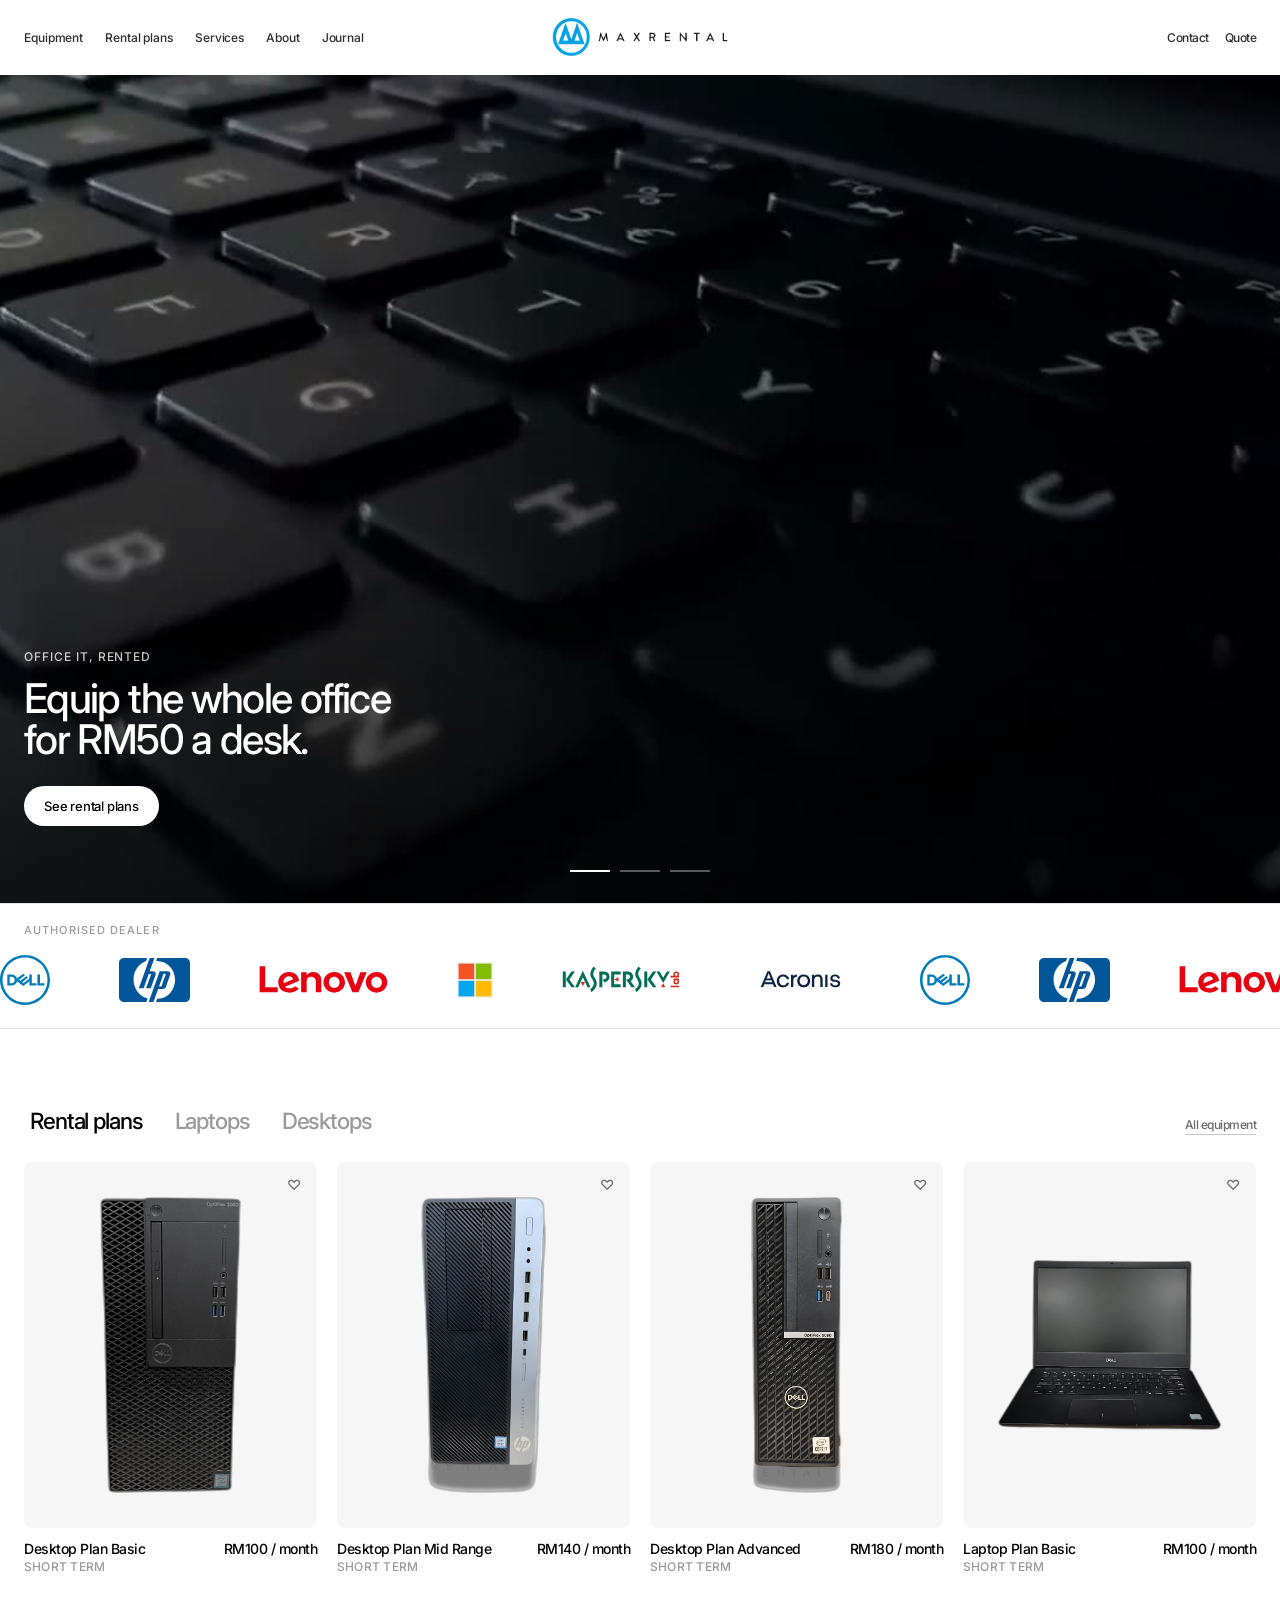
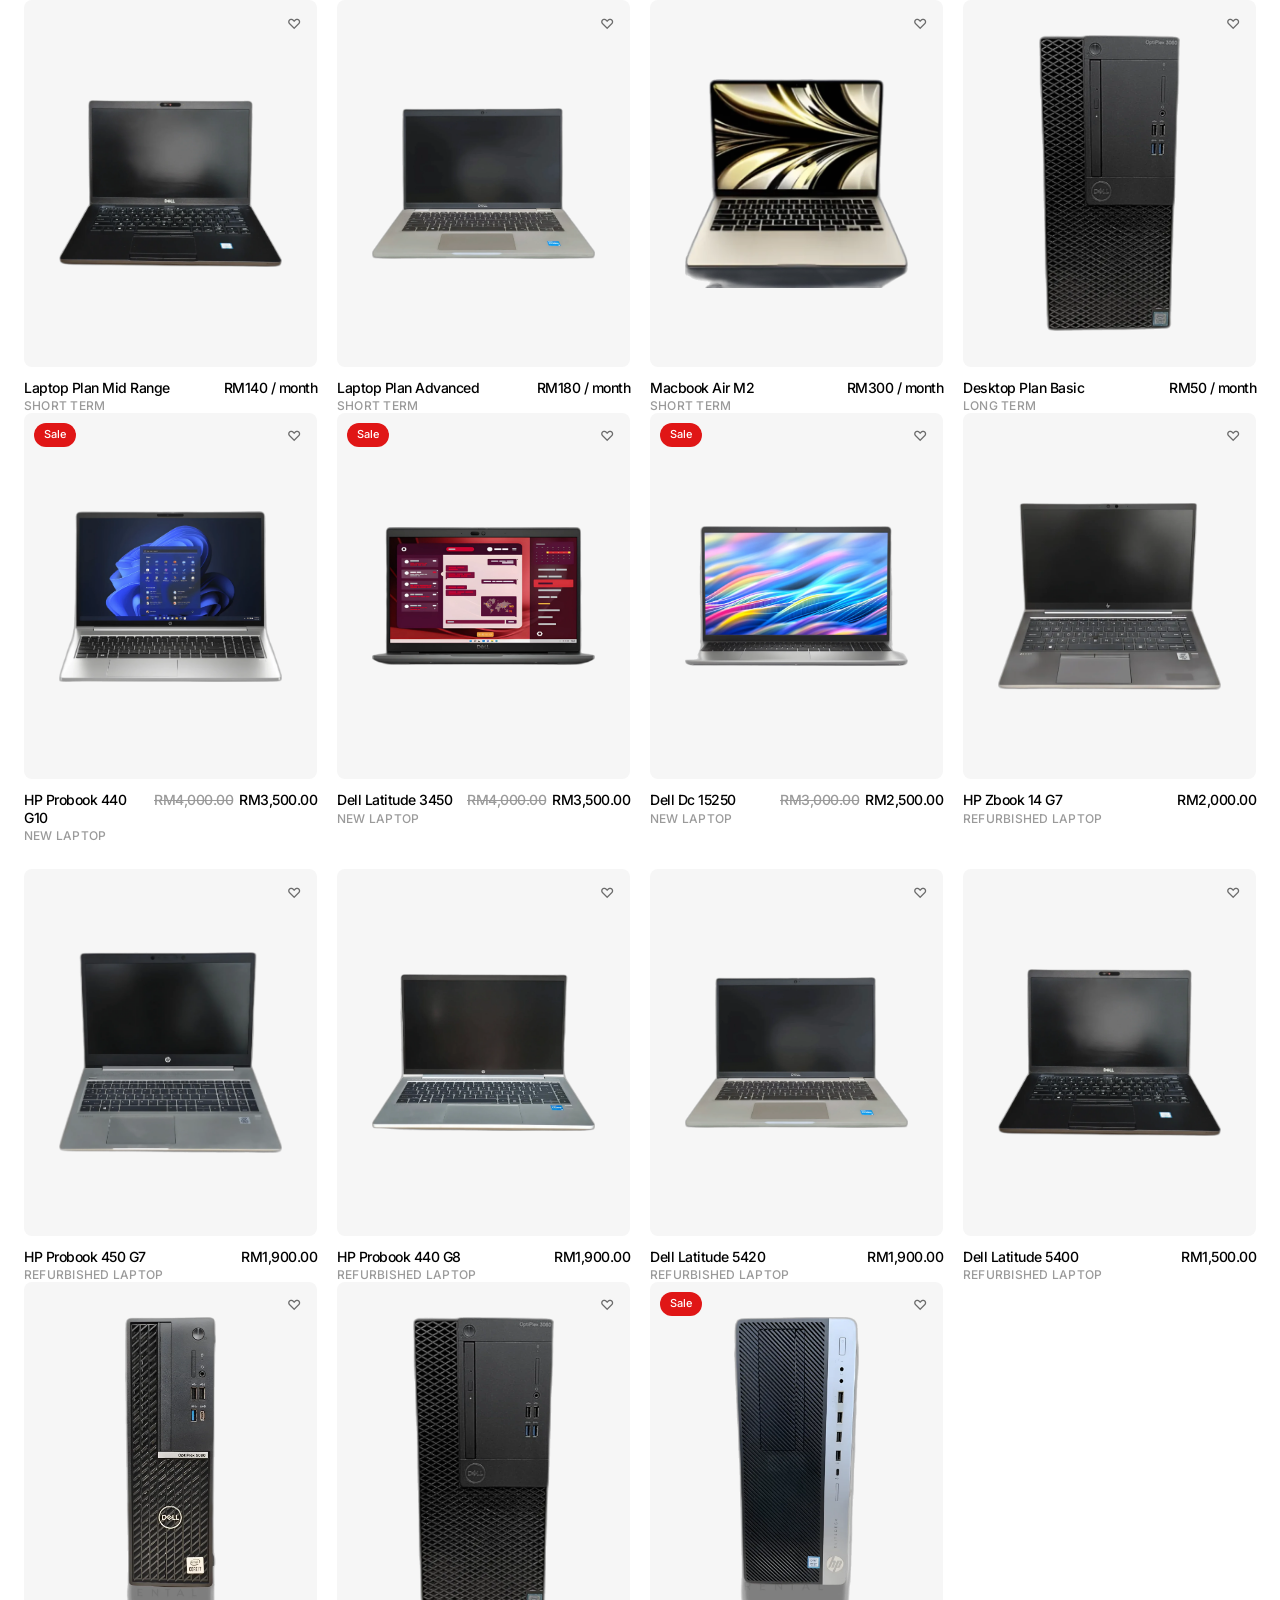
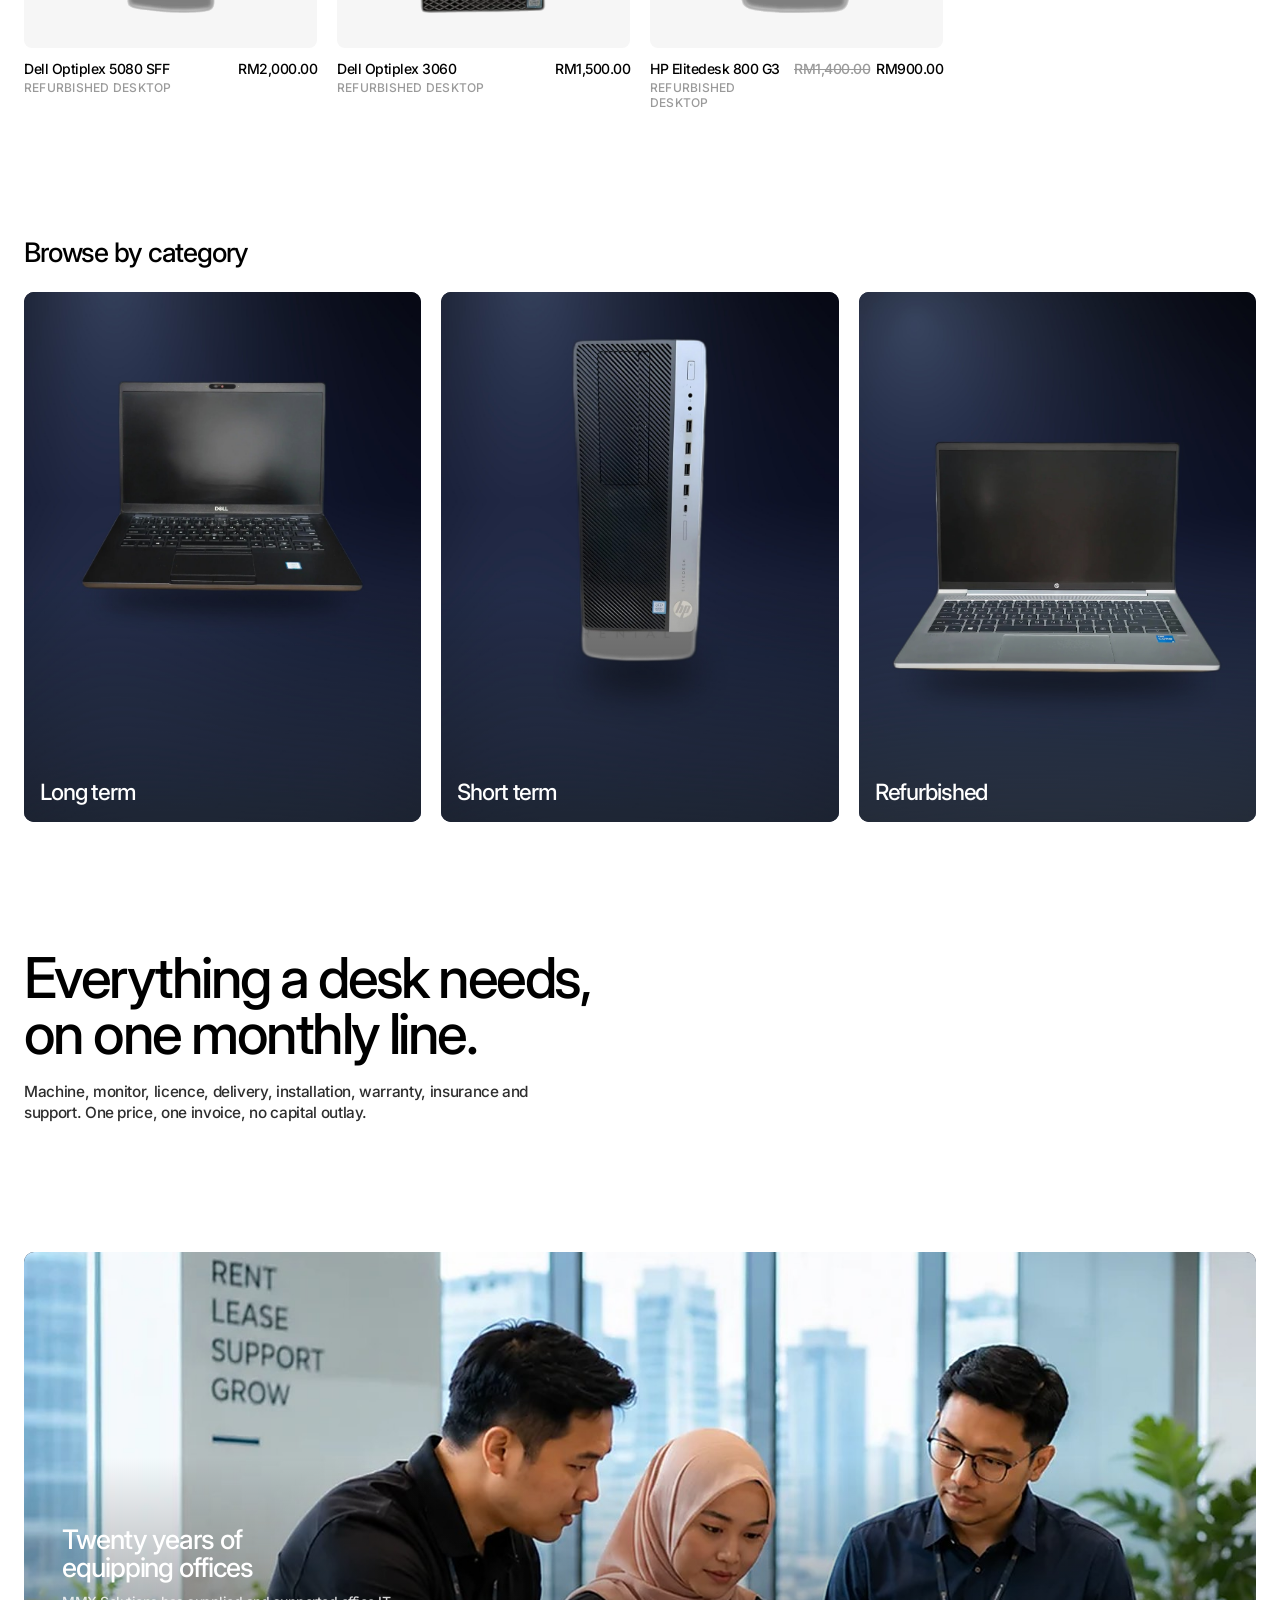
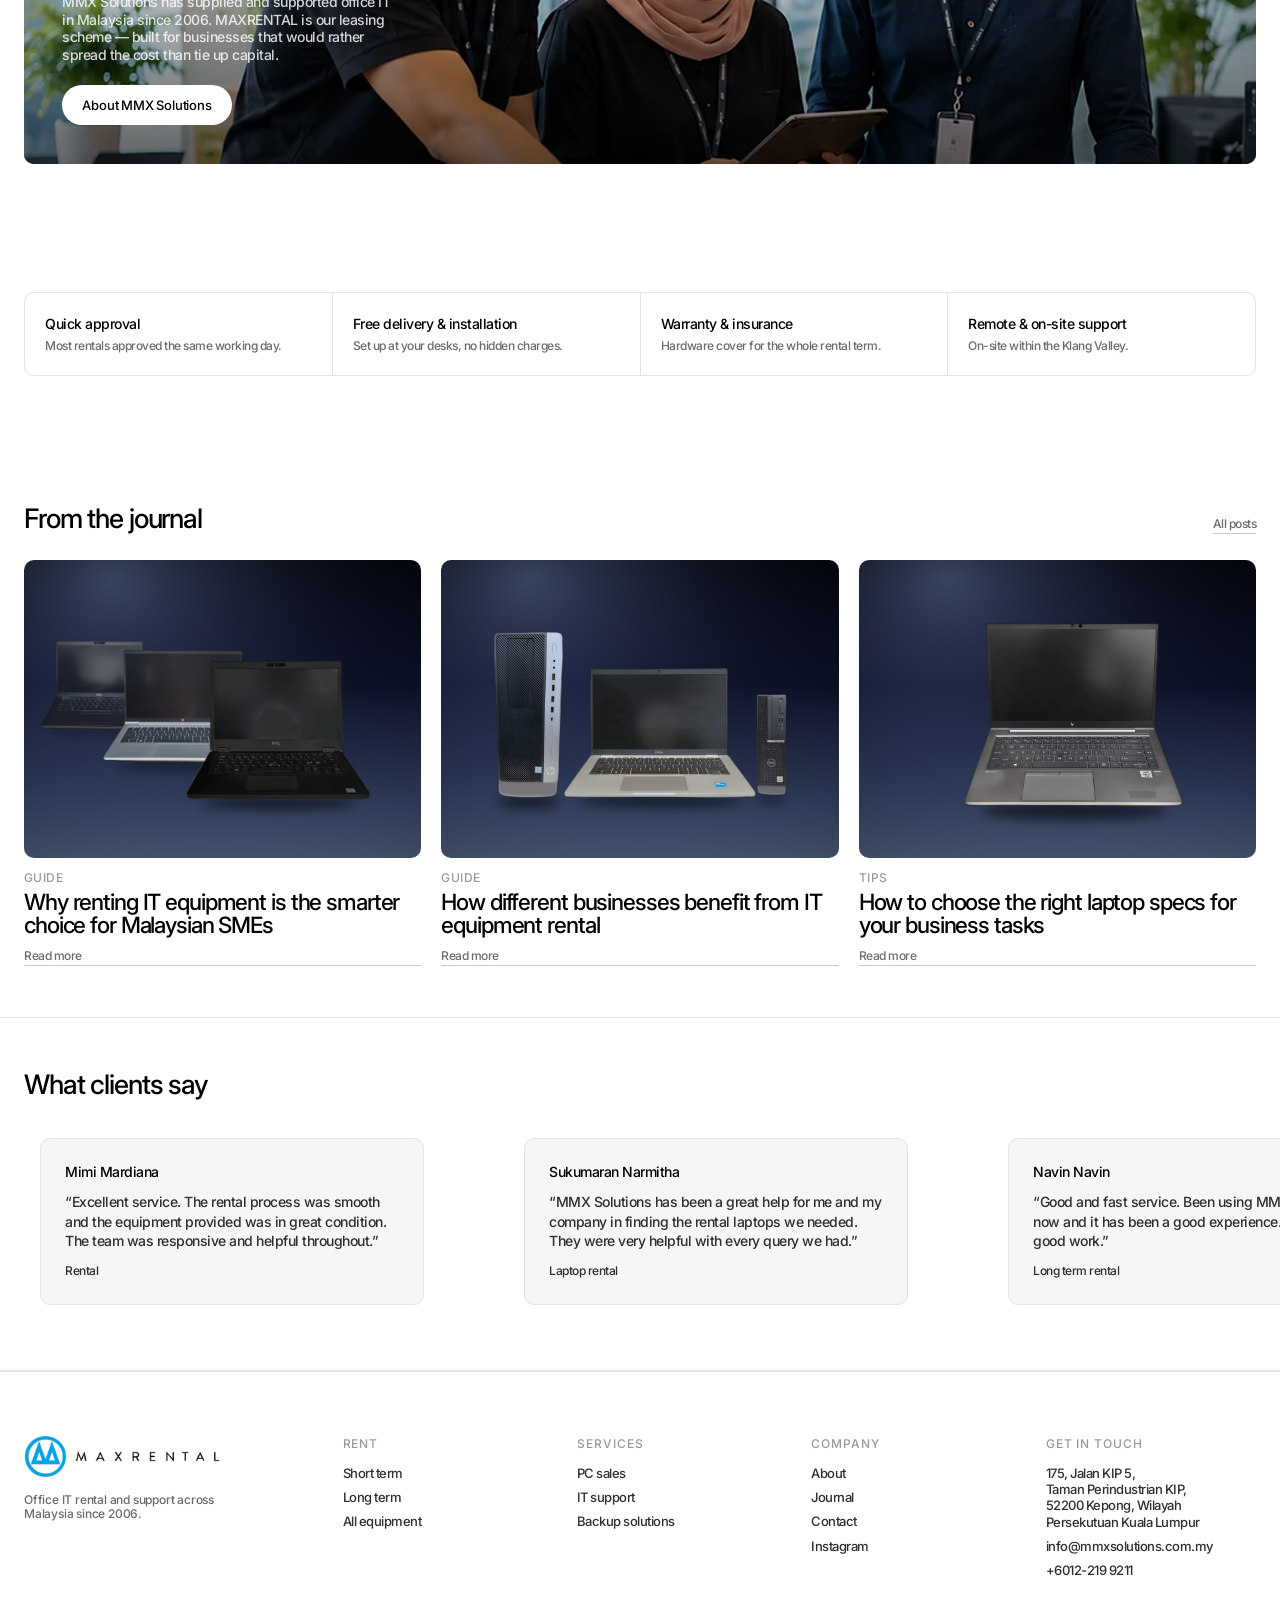
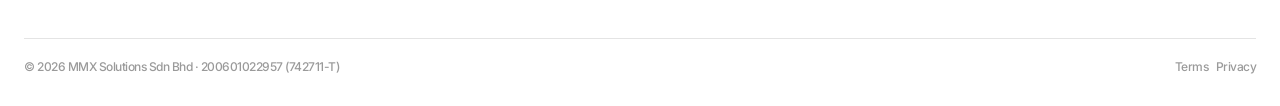
==== index.html @ cd6e2ecd "MAXRENTAL website mockup Static 11-page site for MMX Solutions, generated by build.py from content.p" ====
<!DOCTYPE html>
<html lang="en">
<head>
<meta charset="utf-8" />
<title>MAXRENTAL — Office IT rental in Malaysia</title>
<meta name="viewport" content="width=device-width, initial-scale=1, viewport-fit=cover" />
<meta name="description" content="Desktops and laptops for Malaysian offices from RM50 a month. Delivery, installation, warranty, insurance and support included. MMX Solutions Sdn Bhd, Kepong, since 2006." />
<meta name="theme-color" content="#ffffff" />
<meta property="og:title" content="MAXRENTAL — Office IT rental in Malaysia" />
<meta property="og:description" content="Desktops and laptops for Malaysian offices from RM50 a month. Delivery, installation, warranty, insurance and support included. MMX Solutions Sdn Bhd, Kepong, since 2006." />
<meta property="og:type" content="website" />
<link rel="preconnect" href="https://fonts.googleapis.com" />
<link rel="preconnect" href="https://fonts.gstatic.com" crossorigin />
<link rel="stylesheet" href="https://fonts.googleapis.com/css2?family=Inter:wght@400;500;600&display=swap" />
<link rel="stylesheet" href="css/app.css?v=1790237347" />
<link rel="icon" href="img/mark-512.png" />
</head>
<body>
  <header class="header">
    <div class="container header__inner">
      <nav class="nav">
        <a href="products.html">Equipment</a>
        <a href="short-term.html">Rental plans</a>
        <a href="services.html">Services</a>
        <a href="about.html">About</a>
        <a href="news.html">Journal</a>
      </nav>
      <button class="nav-toggle" type="button" aria-expanded="false">Menu</button>
      <a class="brand" href="index.html" aria-label="MAXRENTAL home">
        <img src="img/logo-ink.png" alt="MAXRENTAL" width="176" height="37" />
      </a>
      <div class="header__end">
        <a href="contact.html">Contact</a>
        <a href="products.html">Quote <span data-quote-count></span></a>
      </div>
    </div>
  </header>
  <main>
    <section class="hero" data-hero>

      <div class="hero__slide is-active" data-slide="0" aria-hidden="false">
        <video autoplay loop muted playsinline preload="auto" poster="video/hero-poster.jpg" data-wide="video/hero-product.mp4" data-wide-poster="video/hero-poster.jpg" data-tall="video/hero-product-tall.mp4" data-tall-poster="video/hero-poster-tall.jpg"></video>
        <div class="hero__scrim"></div>
        <div class="container hero__inner">
          <p class="hero__eyebrow">Office IT, rented</p>
          <h1>Equip the whole office for RM50 a desk.</h1>
          <div class="hero__actions">
            <a class="pill pill--light" href="short-term.html">See rental plans</a>
          </div>
        </div>
      </div>

      <div class="hero__slide hero__slide--light" data-slide="1" aria-hidden="true">
        <video autoplay loop muted playsinline preload="none" poster="video/hero-turntable-poster.jpg" data-wide="video/hero-turntable.mp4" data-wide-poster="video/hero-turntable-poster.jpg" data-tall="video/hero-turntable-tall.mp4" data-tall-poster="video/hero-turntable-poster-tall.jpg"></video>
        <div class="hero__scrim"></div>
        <div class="container hero__inner">
          <p class="hero__eyebrow">Dell, HP, Lenovo</p>
          <h1>Business machines, not consumer ones.</h1>
          <div class="hero__actions">
            <a class="pill pill--dark" href="products.html">Browse equipment</a>
          </div>
        </div>
      </div>

      <div class="hero__slide" data-slide="2" aria-hidden="true">
        <img src="img/editorial/hero-fleet.jpg" alt="" loading="lazy" />
        <div class="hero__scrim"></div>
        <div class="container hero__inner">
          <p class="hero__eyebrow">Delivered and installed</p>
          <h1>Every desk ready before your team arrives.</h1>
          <div class="hero__actions">
            <a class="pill pill--light" href="contact.html">Talk to us</a>
          </div>
        </div>
      </div>
      <div class="hero__dots" role="tablist" aria-label="Hero slides">
        <button type="button" class="hero__dot is-active" data-goto="0" role="tab" aria-selected="true" aria-label="Slide 1"><span class="hero__dot-fill"></span></button>
        <button type="button" class="hero__dot" data-goto="1" role="tab" aria-selected="false" aria-label="Slide 2"><span class="hero__dot-fill"></span></button>
        <button type="button" class="hero__dot" data-goto="2" role="tab" aria-selected="false" aria-label="Slide 3"><span class="hero__dot-fill"></span></button>
      </div>
    </section>

    <section class="marquee">
      <div class="container"><p class="marquee__label">Authorised dealer</p></div>
      <div class="marquee__track"><div class="marquee__set"><span><img src="img/brands/dell.svg" alt="Dell" height="50" /></span><span><img src="img/brands/hp.svg" alt="HP" height="44" /></span><span><img src="img/brands/lenovo.svg" alt="Lenovo" height="27" /></span><span><img src="img/brands/microsoft.svg" alt="Microsoft" height="36" /></span><span><img src="img/brands/kaspersky.svg" alt="Kaspersky" height="27" /></span><span><img src="img/brands/acronis.svg" alt="Acronis" height="27" /></span></div></div>
    </section>

    <section class="section container">
      <div class="section-head">
        <div class="tabs" data-tabs="home">
          <button type="button" data-tab="plans" aria-selected="true">Rental plans</button>
          <button type="button" data-tab="laptops" aria-selected="false">Laptops</button>
          <button type="button" data-tab="desktops" aria-selected="false">Desktops</button>
        </div>
        <a class="link-more" href="products.html">All equipment</a>
      </div>
      <div class="grid" data-tab-panel="plans" data-tabs-for="home">

          <a class="pcard reveal" data-reveal-delay="0" data-collection="short-term"
             href="product.html?model=desktop-rental-monthly-plan-basic">
            <div class="pcard__media">
              
              <button class="pcard__fav" type="button" data-fav="desktop-rental-monthly-plan-basic"
                      aria-pressed="false" aria-label="Save DESKTOP PLAN BASIC">&#9825;</button>
              <img class="is-base" src="img/tiles/dell-optiplex-3060-desktop-1.webp" alt="DESKTOP PLAN BASIC" loading="lazy" />
              <img class="is-hover" src="img/tiles/dell-optiplex-3060-desktop-2.webp" alt="" aria-hidden="true" loading="lazy" />
            </div>
            <div class="pcard__body">
              <span class="pcard__name">Desktop Plan Basic</span>
              <span class="pcard__price">RM100 / month</span>
              <span class="pcard__cat">Short term</span>
            </div>
          </a>

          <a class="pcard reveal" data-reveal-delay="60" data-collection="short-term"
             href="product.html?model=desktop-rental-monthly-plan-mid-range">
            <div class="pcard__media">
              
              <button class="pcard__fav" type="button" data-fav="desktop-rental-monthly-plan-mid-range"
                      aria-pressed="false" aria-label="Save DESKTOP PLAN MID RANGE">&#9825;</button>
              <img class="is-base" src="img/tiles/hp-elitedesk-800-g3-desktop-1.webp" alt="DESKTOP PLAN MID RANGE" loading="lazy" />
              <img class="is-hover" src="img/tiles/hp-elitedesk-800-g3-desktop-2.webp" alt="" aria-hidden="true" loading="lazy" />
            </div>
            <div class="pcard__body">
              <span class="pcard__name">Desktop Plan Mid Range</span>
              <span class="pcard__price">RM140 / month</span>
              <span class="pcard__cat">Short term</span>
            </div>
          </a>

          <a class="pcard reveal" data-reveal-delay="120" data-collection="short-term"
             href="product.html?model=desktop-rental-monthly-plan-advanced">
            <div class="pcard__media">
              
              <button class="pcard__fav" type="button" data-fav="desktop-rental-monthly-plan-advanced"
                      aria-pressed="false" aria-label="Save DESKTOP PLAN ADVANCED">&#9825;</button>
              <img class="is-base" src="img/tiles/dell-optiplex-5080sff-desktop-1.webp" alt="DESKTOP PLAN ADVANCED" loading="lazy" />
              <img class="is-hover" src="img/tiles/dell-optiplex-5080sff-desktop-2.webp" alt="" aria-hidden="true" loading="lazy" />
            </div>
            <div class="pcard__body">
              <span class="pcard__name">Desktop Plan Advanced</span>
              <span class="pcard__price">RM180 / month</span>
              <span class="pcard__cat">Short term</span>
            </div>
          </a>

          <a class="pcard reveal" data-reveal-delay="180" data-collection="short-term"
             href="product.html?model=laptop-rental-monthly-plan-basic">
            <div class="pcard__media">
              
              <button class="pcard__fav" type="button" data-fav="laptop-rental-monthly-plan-basic"
                      aria-pressed="false" aria-label="Save LAPTOP PLAN BASIC">&#9825;</button>
              <img class="is-base" src="img/tiles/dell-latitude-3400-laptop-1.webp" alt="LAPTOP PLAN BASIC" loading="lazy" />
              <img class="is-hover" src="img/tiles/dell-latitude-3400-laptop-2.webp" alt="" aria-hidden="true" loading="lazy" />
            </div>
            <div class="pcard__body">
              <span class="pcard__name">Laptop Plan Basic</span>
              <span class="pcard__price">RM100 / month</span>
              <span class="pcard__cat">Short term</span>
            </div>
          </a>

          <a class="pcard reveal" data-reveal-delay="0" data-collection="short-term"
             href="product.html?model=laptop-rental-monthly-plan-mid-range">
            <div class="pcard__media">
              
              <button class="pcard__fav" type="button" data-fav="laptop-rental-monthly-plan-mid-range"
                      aria-pressed="false" aria-label="Save LAPTOP PLAN MID RANGE">&#9825;</button>
              <img class="is-base" src="img/tiles/dell-latitude-5400-laptop-1.webp" alt="LAPTOP PLAN MID RANGE" loading="lazy" />
              <img class="is-hover" src="img/tiles/dell-latitude-5400-laptop-2.webp" alt="" aria-hidden="true" loading="lazy" />
            </div>
            <div class="pcard__body">
              <span class="pcard__name">Laptop Plan Mid Range</span>
              <span class="pcard__price">RM140 / month</span>
              <span class="pcard__cat">Short term</span>
            </div>
          </a>

          <a class="pcard reveal" data-reveal-delay="60" data-collection="short-term"
             href="product.html?model=laptop-rental-monthly-plan-advanced">
            <div class="pcard__media">
              
              <button class="pcard__fav" type="button" data-fav="laptop-rental-monthly-plan-advanced"
                      aria-pressed="false" aria-label="Save LAPTOP PLAN ADVANCED">&#9825;</button>
              <img class="is-base" src="img/tiles/dell-latitude-5420-laptop-1.webp" alt="LAPTOP PLAN ADVANCED" loading="lazy" />
              <img class="is-hover" src="img/tiles/dell-latitude-5420-laptop-2.webp" alt="" aria-hidden="true" loading="lazy" />
            </div>
            <div class="pcard__body">
              <span class="pcard__name">Laptop Plan Advanced</span>
              <span class="pcard__price">RM180 / month</span>
              <span class="pcard__cat">Short term</span>
            </div>
          </a>

          <a class="pcard reveal" data-reveal-delay="120" data-collection="short-term"
             href="product.html?model=apple-macbook-air-m2-short-rental-plan">
            <div class="pcard__media">
              
              <button class="pcard__fav" type="button" data-fav="apple-macbook-air-m2-short-rental-plan"
                      aria-pressed="false" aria-label="Save MACBOOK AIR M2">&#9825;</button>
              <img class="is-base" src="img/tiles/apple-macbook-air-m2-1.webp" alt="MACBOOK AIR M2" loading="lazy" />
              <img class="is-hover" src="img/tiles/apple-macbook-air-m2-1.webp" alt="" aria-hidden="true" loading="lazy" />
            </div>
            <div class="pcard__body">
              <span class="pcard__name">Macbook Air M2</span>
              <span class="pcard__price">RM300 / month</span>
              <span class="pcard__cat">Short term</span>
            </div>
          </a>

          <a class="pcard reveal" data-reveal-delay="180" data-collection="long-term"
             href="product.html?model=desktop-rental-plan">
            <div class="pcard__media">
              
              <button class="pcard__fav" type="button" data-fav="desktop-rental-plan"
                      aria-pressed="false" aria-label="Save DESKTOP PLAN BASIC">&#9825;</button>
              <img class="is-base" src="img/tiles/dell-optiplex-3060-desktop-1.webp" alt="DESKTOP PLAN BASIC" loading="lazy" />
              <img class="is-hover" src="img/tiles/dell-optiplex-3060-desktop-2.webp" alt="" aria-hidden="true" loading="lazy" />
            </div>
            <div class="pcard__body">
              <span class="pcard__name">Desktop Plan Basic</span>
              <span class="pcard__price">RM50 / month</span>
              <span class="pcard__cat">Long term</span>
            </div>
          </a>
      </div>
      <div class="grid" data-tab-panel="laptops" data-tabs-for="home" hidden>

          <a class="pcard reveal" data-reveal-delay="0" data-collection="new-laptop"
             href="product.html?model=hp-probook-440-g10-laptop">
            <div class="pcard__media">
              <span class="pcard__badge pcard__badge--sale">Sale</span>
              <button class="pcard__fav" type="button" data-fav="hp-probook-440-g10-laptop"
                      aria-pressed="false" aria-label="Save HP PROBOOK 440 G10">&#9825;</button>
              <img class="is-base" src="img/tiles/hp-probook-440-g10-laptop-1.webp" alt="HP PROBOOK 440 G10" loading="lazy" />
              <img class="is-hover" src="img/tiles/hp-probook-440-g10-laptop-2.webp" alt="" aria-hidden="true" loading="lazy" />
            </div>
            <div class="pcard__body">
              <span class="pcard__name">HP Probook 440 G10</span>
              <span class="pcard__price"><span class="pcard__was">RM4,000.00</span>RM3,500.00</span>
              <span class="pcard__cat">New laptop</span>
            </div>
          </a>

          <a class="pcard reveal" data-reveal-delay="60" data-collection="new-laptop"
             href="product.html?model=dell-latitude-3450-laptop">
            <div class="pcard__media">
              <span class="pcard__badge pcard__badge--sale">Sale</span>
              <button class="pcard__fav" type="button" data-fav="dell-latitude-3450-laptop"
                      aria-pressed="false" aria-label="Save DELL LATITUDE 3450">&#9825;</button>
              <img class="is-base" src="img/tiles/dell-latitude-3450-laptop-1.webp" alt="DELL LATITUDE 3450" loading="lazy" />
              <img class="is-hover" src="img/tiles/dell-latitude-3450-laptop-2.webp" alt="" aria-hidden="true" loading="lazy" />
            </div>
            <div class="pcard__body">
              <span class="pcard__name">Dell Latitude 3450</span>
              <span class="pcard__price"><span class="pcard__was">RM4,000.00</span>RM3,500.00</span>
              <span class="pcard__cat">New laptop</span>
            </div>
          </a>

          <a class="pcard reveal" data-reveal-delay="120" data-collection="new-laptop"
             href="product.html?model=dell-dc-15250-laptop">
            <div class="pcard__media">
              <span class="pcard__badge pcard__badge--sale">Sale</span>
              <button class="pcard__fav" type="button" data-fav="dell-dc-15250-laptop"
                      aria-pressed="false" aria-label="Save DELL DC 15250">&#9825;</button>
              <img class="is-base" src="img/tiles/dell-dc-15250-laptop-1.webp" alt="DELL DC 15250" loading="lazy" />
              <img class="is-hover" src="img/tiles/dell-dc-15250-laptop-2.webp" alt="" aria-hidden="true" loading="lazy" />
            </div>
            <div class="pcard__body">
              <span class="pcard__name">Dell Dc 15250</span>
              <span class="pcard__price"><span class="pcard__was">RM3,000.00</span>RM2,500.00</span>
              <span class="pcard__cat">New laptop</span>
            </div>
          </a>

          <a class="pcard reveal" data-reveal-delay="180" data-collection="ref-laptop"
             href="product.html?model=hp-zbook-14-g7-laptop">
            <div class="pcard__media">
              
              <button class="pcard__fav" type="button" data-fav="hp-zbook-14-g7-laptop"
                      aria-pressed="false" aria-label="Save HP ZBOOK 14 G7">&#9825;</button>
              <img class="is-base" src="img/tiles/hp-zbook-14-g7-laptop-1.webp" alt="HP ZBOOK 14 G7" loading="lazy" />
              <img class="is-hover" src="img/tiles/hp-zbook-14-g7-laptop-2.webp" alt="" aria-hidden="true" loading="lazy" />
            </div>
            <div class="pcard__body">
              <span class="pcard__name">HP Zbook 14 G7</span>
              <span class="pcard__price">RM2,000.00</span>
              <span class="pcard__cat">Refurbished laptop</span>
            </div>
          </a>

          <a class="pcard reveal" data-reveal-delay="0" data-collection="ref-laptop"
             href="product.html?model=hp-probook-450-g7-laptop">
            <div class="pcard__media">
              
              <button class="pcard__fav" type="button" data-fav="hp-probook-450-g7-laptop"
                      aria-pressed="false" aria-label="Save HP PROBOOK 450 G7">&#9825;</button>
              <img class="is-base" src="img/tiles/hp-probook-450-g7-laptop-1.webp" alt="HP PROBOOK 450 G7" loading="lazy" />
              <img class="is-hover" src="img/tiles/hp-probook-450-g7-laptop-2.webp" alt="" aria-hidden="true" loading="lazy" />
            </div>
            <div class="pcard__body">
              <span class="pcard__name">HP Probook 450 G7</span>
              <span class="pcard__price">RM1,900.00</span>
              <span class="pcard__cat">Refurbished laptop</span>
            </div>
          </a>

          <a class="pcard reveal" data-reveal-delay="60" data-collection="ref-laptop"
             href="product.html?model=hp-probook-440-g8-laptop">
            <div class="pcard__media">
              
              <button class="pcard__fav" type="button" data-fav="hp-probook-440-g8-laptop"
                      aria-pressed="false" aria-label="Save HP PROBOOK 440 G8">&#9825;</button>
              <img class="is-base" src="img/tiles/hp-probook-440-g8-laptop-1.webp" alt="HP PROBOOK 440 G8" loading="lazy" />
              <img class="is-hover" src="img/tiles/hp-probook-440-g8-laptop-2.webp" alt="" aria-hidden="true" loading="lazy" />
            </div>
            <div class="pcard__body">
              <span class="pcard__name">HP Probook 440 G8</span>
              <span class="pcard__price">RM1,900.00</span>
              <span class="pcard__cat">Refurbished laptop</span>
            </div>
          </a>

          <a class="pcard reveal" data-reveal-delay="120" data-collection="ref-laptop"
             href="product.html?model=dell-latitude-5420-laptop">
            <div class="pcard__media">
              
              <button class="pcard__fav" type="button" data-fav="dell-latitude-5420-laptop"
                      aria-pressed="false" aria-label="Save DELL LATITUDE 5420">&#9825;</button>
              <img class="is-base" src="img/tiles/dell-latitude-5420-laptop-1.webp" alt="DELL LATITUDE 5420" loading="lazy" />
              <img class="is-hover" src="img/tiles/dell-latitude-5420-laptop-2.webp" alt="" aria-hidden="true" loading="lazy" />
            </div>
            <div class="pcard__body">
              <span class="pcard__name">Dell Latitude 5420</span>
              <span class="pcard__price">RM1,900.00</span>
              <span class="pcard__cat">Refurbished laptop</span>
            </div>
          </a>

          <a class="pcard reveal" data-reveal-delay="180" data-collection="ref-laptop"
             href="product.html?model=dell-latitude-5400-laptop">
            <div class="pcard__media">
              
              <button class="pcard__fav" type="button" data-fav="dell-latitude-5400-laptop"
                      aria-pressed="false" aria-label="Save DELL LATITUDE 5400">&#9825;</button>
              <img class="is-base" src="img/tiles/dell-latitude-5400-laptop-1.webp" alt="DELL LATITUDE 5400" loading="lazy" />
              <img class="is-hover" src="img/tiles/dell-latitude-5400-laptop-2.webp" alt="" aria-hidden="true" loading="lazy" />
            </div>
            <div class="pcard__body">
              <span class="pcard__name">Dell Latitude 5400</span>
              <span class="pcard__price">RM1,500.00</span>
              <span class="pcard__cat">Refurbished laptop</span>
            </div>
          </a>
      </div>
      <div class="grid" data-tab-panel="desktops" data-tabs-for="home" hidden>

          <a class="pcard reveal" data-reveal-delay="0" data-collection="ref-desktop"
             href="product.html?model=dell-optiplex-5080sff-desktop">
            <div class="pcard__media">
              
              <button class="pcard__fav" type="button" data-fav="dell-optiplex-5080sff-desktop"
                      aria-pressed="false" aria-label="Save DELL OPTIPLEX 5080 SFF">&#9825;</button>
              <img class="is-base" src="img/tiles/dell-optiplex-5080sff-desktop-1.webp" alt="DELL OPTIPLEX 5080 SFF" loading="lazy" />
              <img class="is-hover" src="img/tiles/dell-optiplex-5080sff-desktop-2.webp" alt="" aria-hidden="true" loading="lazy" />
            </div>
            <div class="pcard__body">
              <span class="pcard__name">Dell Optiplex 5080 SFF</span>
              <span class="pcard__price">RM2,000.00</span>
              <span class="pcard__cat">Refurbished desktop</span>
            </div>
          </a>

          <a class="pcard reveal" data-reveal-delay="60" data-collection="ref-desktop"
             href="product.html?model=dell-optiplex-3060-desktop">
            <div class="pcard__media">
              
              <button class="pcard__fav" type="button" data-fav="dell-optiplex-3060-desktop"
                      aria-pressed="false" aria-label="Save DELL OPTIPLEX 3060">&#9825;</button>
              <img class="is-base" src="img/tiles/dell-optiplex-3060-desktop-1.webp" alt="DELL OPTIPLEX 3060" loading="lazy" />
              <img class="is-hover" src="img/tiles/dell-optiplex-3060-desktop-2.webp" alt="" aria-hidden="true" loading="lazy" />
            </div>
            <div class="pcard__body">
              <span class="pcard__name">Dell Optiplex 3060</span>
              <span class="pcard__price">RM1,500.00</span>
              <span class="pcard__cat">Refurbished desktop</span>
            </div>
          </a>

          <a class="pcard reveal" data-reveal-delay="120" data-collection="ref-desktop"
             href="product.html?model=hp-elitedesk-800-g3-desktop">
            <div class="pcard__media">
              <span class="pcard__badge pcard__badge--sale">Sale</span>
              <button class="pcard__fav" type="button" data-fav="hp-elitedesk-800-g3-desktop"
                      aria-pressed="false" aria-label="Save HP ELITEDESK 800 G3">&#9825;</button>
              <img class="is-base" src="img/tiles/hp-elitedesk-800-g3-desktop-1.webp" alt="HP ELITEDESK 800 G3" loading="lazy" />
              <img class="is-hover" src="img/tiles/hp-elitedesk-800-g3-desktop-2.webp" alt="" aria-hidden="true" loading="lazy" />
            </div>
            <div class="pcard__body">
              <span class="pcard__name">HP Elitedesk 800 G3</span>
              <span class="pcard__price"><span class="pcard__was">RM1,400.00</span>RM900.00</span>
              <span class="pcard__cat">Refurbished desktop</span>
            </div>
          </a>
      </div>
    </section>

    <section class="section--tight container">
      <div class="section-head"><h2>Browse by category</h2></div>
      <div class="grid grid--3">

          <a class="cat reveal" data-reveal-delay="0" href="products.html?c=long-term">
            <img src="img/stills/card-laptop-portrait.jpg" alt="Long term" loading="lazy" />
            <span class="cat__label">Long term</span>
          </a>

          <a class="cat reveal" data-reveal-delay="80" href="products.html?c=short-term">
            <img src="img/stills/card-tower-portrait.jpg" alt="Short term" loading="lazy" />
            <span class="cat__label">Short term</span>
          </a>

          <a class="cat reveal" data-reveal-delay="160" href="products.html?c=ref-laptop">
            <img src="img/stills/feature-laptop-square.jpg" alt="Refurbished" loading="lazy" />
            <span class="cat__label">Refurbished</span>
          </a>
      </div>
    </section>

    <section class="section container">
      <h2 class="statement reveal">Everything a desk needs, on one monthly line.</h2>
      <p class="t-lead reveal" data-reveal-delay="80" style="margin-top:20px;max-width:52ch">Machine, monitor, licence, delivery, installation, warranty, insurance and support. One price, one invoice, no capital outlay.</p>
    </section>

    <section class="section--tight container">
      <div class="band reveal">
        <img src="img/editorial/band-team.jpg" alt="The MMX Solutions team preparing rental laptops in Kepong" />
        <div class="band__inner">
          <h2>Twenty years of equipping offices</h2>
          <p class="t-body">MMX Solutions has supplied and supported office IT in Malaysia since 2006. MAXRENTAL is our leasing scheme — built for businesses that would rather spread the cost than tie up capital.</p>
          <p style="margin-top:22px"><a class="pill pill--light" href="about.html">About MMX Solutions</a></p>
        </div>
      </div>
    </section>

    <section class="section container">
      <div class="trust">

          <div class="reveal" data-reveal-delay="0">
            <h4>Quick approval</h4>
            <p>Most rentals approved the same working day.</p>
          </div>

          <div class="reveal" data-reveal-delay="60">
            <h4>Free delivery &amp; installation</h4>
            <p>Set up at your desks, no hidden charges.</p>
          </div>

          <div class="reveal" data-reveal-delay="120">
            <h4>Warranty &amp; insurance</h4>
            <p>Hardware cover for the whole rental term.</p>
          </div>

          <div class="reveal" data-reveal-delay="180">
            <h4>Remote &amp; on-site support</h4>
            <p>On-site within the Klang Valley.</p>
          </div>
      </div>
    </section>

    <section class="section--tight container">
      <div class="section-head">
        <h2>From the journal</h2>
        <a class="link-more" href="news.html">All posts</a>
      </div>
      <div class="grid grid--3">

          <a class="post reveal" data-reveal-delay="0" href="news.html">
            <div class="post__media"><img src="img/editorial/journal-1.jpg" alt="" loading="lazy" /></div>
            <p class="post__tag">Guide</p>
            <h3>Why renting IT equipment is the smarter choice for Malaysian SMEs</h3>
            <p class="post__more link-more">Read more</p>
          </a>

          <a class="post reveal" data-reveal-delay="80" href="news.html">
            <div class="post__media"><img src="img/editorial/journal-2.jpg" alt="" loading="lazy" /></div>
            <p class="post__tag">Guide</p>
            <h3>How different businesses benefit from IT equipment rental</h3>
            <p class="post__more link-more">Read more</p>
          </a>

          <a class="post reveal" data-reveal-delay="160" href="news.html">
            <div class="post__media"><img src="img/editorial/journal-3.jpg" alt="" loading="lazy" /></div>
            <p class="post__tag">Tips</p>
            <h3>How to choose the right laptop specs for your business tasks</h3>
            <p class="post__more link-more">Read more</p>
          </a>
      </div>
    </section>

    <section class="quotes">
      <div class="container"><h2 style="margin-bottom:26px">What clients say</h2></div>
      <div class="quotes__track">
        <figure class="quote">
          <figcaption class="quote__who">Mimi Mardiana</figcaption>
          <p>&ldquo;Excellent service. The rental process was smooth and the equipment provided was in great condition. The team was responsive and helpful throughout.&rdquo;</p>
          <p class="quote__product">Rental</p>
        </figure>
        <figure class="quote">
          <figcaption class="quote__who">Sukumaran Narmitha</figcaption>
          <p>&ldquo;MMX Solutions has been a great help for me and my company in finding the rental laptops we needed. They were very helpful with every query we had.&rdquo;</p>
          <p class="quote__product">Laptop rental</p>
        </figure>
        <figure class="quote">
          <figcaption class="quote__who">Navin Navin</figcaption>
          <p>&ldquo;Good and fast service. Been using MMX for a year now and it has been a good experience. Keep up the good work.&rdquo;</p>
          <p class="quote__product">Long term rental</p>
        </figure>
        <figure class="quote">
          <figcaption class="quote__who">Xin Yeh Chen</figcaption>
          <p>&ldquo;Good renting experience. Fast, easy and secure. Easy to communicate and fast approval.&rdquo;</p>
          <p class="quote__product">Rental</p>
        </figure>
        <figure class="quote">
          <figcaption class="quote__who">Edmond Lang</figcaption>
          <p>&ldquo;Good service, speedy communication. Provide good Mac rental service.&rdquo;</p>
          <p class="quote__product">MacBook rental</p>
        </figure>
        <figure class="quote">
          <figcaption class="quote__who">Yuen Sook Ying</figcaption>
          <p>&ldquo;Great service and reasonable prices. Very satisfied with the overall experience.&rdquo;</p>
          <p class="quote__product">Rental</p>
        </figure>
        <figure class="quote">
          <figcaption class="quote__who">Mimi Mardiana</figcaption>
          <p>&ldquo;Excellent service. The rental process was smooth and the equipment provided was in great condition. The team was responsive and helpful throughout.&rdquo;</p>
          <p class="quote__product">Rental</p>
        </figure>
        <figure class="quote">
          <figcaption class="quote__who">Sukumaran Narmitha</figcaption>
          <p>&ldquo;MMX Solutions has been a great help for me and my company in finding the rental laptops we needed. They were very helpful with every query we had.&rdquo;</p>
          <p class="quote__product">Laptop rental</p>
        </figure>
        <figure class="quote">
          <figcaption class="quote__who">Navin Navin</figcaption>
          <p>&ldquo;Good and fast service. Been using MMX for a year now and it has been a good experience. Keep up the good work.&rdquo;</p>
          <p class="quote__product">Long term rental</p>
        </figure>
        <figure class="quote">
          <figcaption class="quote__who">Xin Yeh Chen</figcaption>
          <p>&ldquo;Good renting experience. Fast, easy and secure. Easy to communicate and fast approval.&rdquo;</p>
          <p class="quote__product">Rental</p>
        </figure>
        <figure class="quote">
          <figcaption class="quote__who">Edmond Lang</figcaption>
          <p>&ldquo;Good service, speedy communication. Provide good Mac rental service.&rdquo;</p>
          <p class="quote__product">MacBook rental</p>
        </figure>
        <figure class="quote">
          <figcaption class="quote__who">Yuen Sook Ying</figcaption>
          <p>&ldquo;Great service and reasonable prices. Very satisfied with the overall experience.&rdquo;</p>
          <p class="quote__product">Rental</p>
        </figure></div>
    </section>

  </main>
  <footer class="footer">
    <div class="container">
      <div class="footer__grid">
        <div>
          <img src="img/logo-ink.png" alt="MAXRENTAL" width="196" height="41"
               style="margin-bottom:16px" />
          <p class="t-meta" style="max-width:30ch">
            Office IT rental and support across Malaysia since 2006.
          </p>
        </div>
        <div>
          <h4>Rent</h4>
          <ul>
            <li><a href="short-term.html">Short term</a></li>
            <li><a href="long-term.html">Long term</a></li>
            <li><a href="products.html">All equipment</a></li>
          </ul>
        </div>
        <div>
          <h4>Services</h4>
          <ul>
            <li><a href="services.html">PC sales</a></li>
            <li><a href="services.html">IT support</a></li>
            <li><a href="services.html">Backup solutions</a></li>
          </ul>
        </div>
        <div>
          <h4>Company</h4>
          <ul>
            <li><a href="about.html">About</a></li>
            <li><a href="news.html">Journal</a></li>
            <li><a href="contact.html">Contact</a></li>
            <li><a href="https://www.instagram.com/maxrental.my/" target="_blank" rel="noopener">Instagram</a></li>
          </ul>
        </div>
        <div>
          <h4>Get in touch</h4>
          <ul>
            <li>175, Jalan KIP 5,<br />Taman Perindustrian KIP,<br />52200 Kepong, Wilayah Persekutuan Kuala Lumpur</li>
            <li><a href="mailto:info@mmxsolutions.com.my">info@mmxsolutions.com.my</a></li>
            <li><a href="tel:+60122199211">+6012-219 9211</a></li>
          </ul>
        </div>
      </div>
      <div class="footer__legal">
        <span>&copy; 2026 MMX Solutions Sdn Bhd &middot; 200601022957 (742711-T)</span>
        <span>
          <a href="terms.html">Terms</a> &nbsp;
          <a href="privacy.html">Privacy</a>
        </span>
      </div>
    </div>
  </footer>
  <script src="js/app.js?v=1790237347"></script>
</body>
</html>
---- css/app.css ----
/* ==========================================================================
   MAXRENTAL v2
   Design system rebuilt from all-natural.framer.website, measured not guessed.
   The reference is near-monochrome on purpose: the UI is black on white and all
   the colour arrives through the photography. That discipline is kept here —
   MAXRENTAL's cyan appears only on interactive states, and the colour comes
   from the navy product stills.
   ========================================================================== */

:root {
    /* ground */
    --page: #ffffff;
    --surface: #f6f6f6;
    --surface-2: #efefef;

    /* ink */
    --ink: #000000;
    --ink-2: #2e2e2e;
    --ink-3: #6b6b6b;
    --ink-4: #9a9a9a;

    /* lines */
    --rule: #e4e4e4;
    --rule-2: #c9c9c9;

    /* accent — MAXRENTAL cyan, interactive states only */
    --accent: #00a2e8;
    --accent-deep: #0079ad;

    /* semantic */
    --sale: #e01616;
    --ink-navy: #0d1126;

    /* type */
    --f: "Inter", -apple-system, BlinkMacSystemFont, "Segoe UI", Helvetica, Arial, sans-serif;

    /* metrics lifted from the reference */
    --gutter: 24px;
    --maxw: 1440px;
    --r-media: 10px;
    --r-tile: 8px;
    --r-pill: 50px;
}

*, *::before, *::after { box-sizing: border-box; }

html { -webkit-text-size-adjust: 100%; }

body {
    margin: 0;
    background: var(--page);
    color: var(--ink);
    font-family: var(--f);
    font-weight: 500;
    font-size: 14px;
    line-height: 1.25;
    letter-spacing: -0.5px;
    -webkit-font-smoothing: antialiased;
    -moz-osx-font-smoothing: grayscale;
}

img, video { display: block; max-width: 100%; }
a { color: inherit; text-decoration: none; }
button { font: inherit; color: inherit; background: none; border: 0; cursor: pointer; }
ul { list-style: none; margin: 0; padding: 0; }

:focus-visible { outline: 2px solid var(--accent); outline-offset: 3px; }

::selection { background: var(--accent); color: #fff; }

/* ------------------------------------------------------------- type ----- */

h1, h2, h3, h4 { margin: 0; font-weight: 500; }

h1, .t-h1 {
    font-size: clamp(32px, 3.2vw, 46px);
    line-height: 1.0;
    letter-spacing: -0.04em;
    text-wrap: balance;
}

h2, .t-h2 {
    font-size: clamp(24px, 2.1vw, 30px);
    line-height: 1.05;
    letter-spacing: -0.042em;
    text-wrap: balance;
}

h3, .t-h3 {
    font-size: clamp(20px, 1.75vw, 25px);
    line-height: 1.0;
    letter-spacing: -0.05em;
}

p { margin: 0; line-height: 1.25; letter-spacing: -0.5px; }

.t-body { font-size: 14px; line-height: 1.25; letter-spacing: -0.5px; }
.t-meta { font-size: 12px; line-height: 1.2; letter-spacing: -0.2px; color: var(--ink-3); }
.t-lead { font-size: clamp(15px, 1.2vw, 17px); line-height: 1.35; letter-spacing: -0.35px; color: var(--ink-2); }

.grey { color: var(--ink-3); }

/* ------------------------------------------------------------ layout ---- */

.container {
    width: 100%;
    max-width: var(--maxw);
    margin-inline: auto;
    padding-inline: var(--gutter);
}

.section { padding-block: clamp(48px, 6vw, 96px); }
.section--tight { padding-block: clamp(32px, 4vw, 56px); }

.section-head {
    display: flex;
    align-items: baseline;
    justify-content: space-between;
    gap: 16px 24px;
    flex-wrap: wrap;
    margin-bottom: 26px;
}

/* ------------------------------------------------------------ header ---- */

.header {
    position: sticky;
    top: env(safe-area-inset-top, 0px);
    z-index: 60;
    background: rgba(255, 255, 255, 0.86);
    backdrop-filter: saturate(180%) blur(14px);
    -webkit-backdrop-filter: saturate(180%) blur(14px);
    border-bottom: 1px solid transparent;
    transition: border-color 220ms ease, background 220ms ease;
}
.header.is-stuck { border-bottom-color: var(--rule); }

.header__inner {
    display: grid;
    grid-template-columns: 1fr auto 1fr;
    align-items: center;
    gap: 16px;
    height: 74px;
}

.nav { display: flex; align-items: center; gap: 22px; }
.nav a {
    font-size: 12px;
    letter-spacing: -0.1px;
    color: var(--ink-2);
    transition: color 160ms ease;
}
.nav a:hover, .nav a[aria-current="page"] { color: var(--accent-deep); }

.brand { justify-self: center; display: block; line-height: 0; }
.brand img { width: 176px; height: auto; }

.header__end { justify-self: end; display: flex; align-items: center; gap: 16px; }
.header__end button, .header__end a { font-size: 12px; color: var(--ink-2); transition: color 160ms ease; }
.header__end button:hover, .header__end a:hover { color: var(--accent-deep); }

.nav-toggle { display: none; }

/* -------------------------------------------------------------- hero ---- */

.hero {
    position: relative;
    height: min(92vh, 860px);
    min-height: 540px;
    overflow: hidden;
    background: var(--ink-navy);
}

/* Slides are stacked and crossfaded. Only the active one is in the
   accessibility tree, and only it is allowed to take pointer events, so the
   CTA underneath a faded-out slide can never be clicked. */
.hero__slide {
    position: absolute;
    inset: 0;
    opacity: 0;
    pointer-events: none;
    transition: opacity 420ms cubic-bezier(.4, 0, .2, 1);
}
.hero__slide.is-active { opacity: 1; pointer-events: auto; }

.hero__slide video, .hero__slide > img {
    position: absolute;
    inset: 0;
    width: 100%;
    height: 100%;
    object-fit: cover;
}
.hero__scrim {
    position: absolute;
    inset: 0;
    background: linear-gradient(to top, rgba(0, 0, 0, 0.55) 0%, rgba(0, 0, 0, 0.12) 38%, rgba(0, 0, 0, 0) 62%);
}
.hero__inner {
    position: relative;
    height: 100%;
    display: flex;
    flex-direction: column;
    justify-content: flex-end;
    padding-block: 0 clamp(58px, 6vw, 84px);
    color: #fff;
}
.hero__eyebrow {
    font-size: 12px;
    letter-spacing: 0.08em;
    text-transform: uppercase;
    color: rgba(255, 255, 255, 0.78);
    margin-bottom: 14px;
}
.hero h1 { color: #fff; max-width: 15ch; }
.hero__actions { display: flex; align-items: center; gap: 14px; margin-top: 26px; }

/* A slide shot on a pale background carries its own type colour, the way the
   reference flips to dark type on its promo slide. */
.hero__slide--light .hero__scrim {
    background: linear-gradient(to top, rgba(255, 255, 255, 0.72) 0%, rgba(255, 255, 255, 0.2) 40%, rgba(255, 255, 255, 0) 64%);
}
.hero__slide--light .hero__inner { color: var(--ink); }
.hero__slide--light .hero h1, .hero__slide--light h1 { color: var(--ink); }
.hero__slide--light .hero__eyebrow { color: rgba(0, 0, 0, 0.62); }

/* Indicators: a row of hairlines, the active one filling over the dwell. */
.hero__dots {
    position: absolute;
    left: 50%;
    bottom: 26px;
    transform: translateX(-50%);
    z-index: 3;
    display: flex;
    gap: 10px;
}
.hero__dot {
    position: relative;
    width: 40px;
    height: 12px;
    display: flex;
    align-items: center;
    background: none;
    border: 0;
    padding: 0;
    cursor: pointer;
}
.hero__dot::before {
    content: "";
    position: absolute;
    left: 0; right: 0;
    height: 2px;
    background: rgba(255, 255, 255, 0.34);
}
.hero__dot-fill {
    position: relative;
    height: 2px;
    width: 0;
    background: #fff;
}
.hero__dot.is-active .hero__dot-fill { width: 100%; transition: width linear; }
.hero__dots[data-tone="light"] .hero__dot::before { background: rgba(0, 0, 0, 0.22); }
.hero__dots[data-tone="light"] .hero__dot-fill { background: var(--ink); }

@media (prefers-reduced-motion: reduce) {
    .hero__slide { transition: none; }
    .hero__dot.is-active .hero__dot-fill { transition: none; width: 100%; }
}

/* -------------------------------------------------------------- pill ---- */

.pill {
    display: inline-flex;
    align-items: center;
    gap: 8px;
    height: 40px;
    padding-inline: 20px;
    border-radius: var(--r-pill);
    background: var(--ink);
    color: #fff;
    font-size: 13px;
    letter-spacing: -0.2px;
    transition: background 180ms ease, color 180ms ease, transform 180ms ease;
}
.pill:hover { background: var(--accent-deep); }
.pill:active { transform: translateY(1px); }

.pill--light { background: #fff; color: var(--ink); }
.pill--dark { background: var(--ink); color: #fff; }
.pill--dark:hover { background: var(--accent-deep); color: #fff; }
.pill--light:hover { background: var(--accent); color: #fff; }

.pill--ghost {
    background: transparent;
    color: #fff;
    border: 1px solid rgba(255, 255, 255, 0.45);
}
.pill--ghost:hover { background: #fff; color: var(--ink); border-color: #fff; }

.link-more {
    font-size: 12px;
    color: var(--ink-3);
    border-bottom: 1px solid var(--rule-2);
    padding-bottom: 2px;
    transition: color 160ms ease, border-color 160ms ease;
}
.link-more:hover { color: var(--accent-deep); border-color: var(--accent); }

/* ------------------------------------------------------------ marquee --- */

.marquee {
    border-block: 1px solid var(--rule);
    padding-block: 20px 22px;
    overflow: hidden;
}
.marquee__label {
    font-size: 11px;
    letter-spacing: 0.1em;
    text-transform: uppercase;
    color: var(--ink-4);
    margin-bottom: 16px;
}
/* The track holds N identical sets. JS clones sets until the run is wider than
   the viewport and sets --marquee-shift to exactly one set's width, so the
   translate lands on an identical frame and the loop has no seam or gap.
   A fixed -50% only works when one set already overflows the viewport. */
.marquee__track {
    display: flex;
    width: max-content;
    animation: marquee var(--marquee-dur, 30s) linear infinite;
}
.marquee__set {
    display: flex;
    align-items: center;
    gap: clamp(52px, 5.4vw, 92px);
    padding-right: clamp(52px, 5.4vw, 92px);
    flex: 0 0 auto;
}
.marquee__set span { display: flex; align-items: center; height: 52px; flex: 0 0 auto; }
/* Height comes from each image's own attribute, tuned per mark; width follows
   the file's aspect ratio. */
.marquee__track img { width: auto; display: block; }

@keyframes marquee { to { transform: translateX(calc(-1 * var(--marquee-shift, 50%))); } }
.marquee:hover .marquee__track { animation-play-state: paused; }

@media (prefers-reduced-motion: reduce) {
    .marquee__track { animation: none; }
}

/* -------------------------------------------------------------- tabs ---- */

.tabs { display: flex; gap: 20px; }
.tabs button {
    font-size: clamp(20px, 1.75vw, 25px);
    letter-spacing: -0.05em;
    color: var(--ink-4);
    transition: color 180ms ease;
}
.tabs button[aria-selected="true"] { color: var(--ink); }
.tabs button:hover { color: var(--ink-2); }

/* ------------------------------------------------------------- grids ---- */

.grid {
    display: grid;
    grid-template-columns: repeat(4, 1fr);
    gap: 26px 20px;
}
.grid--2 { grid-template-columns: repeat(2, 1fr); }
.grid--3 { grid-template-columns: repeat(3, 1fr); }

/* -------------------------------------------------------------- card ---- */

.pcard { display: block; }

.pcard__media {
    position: relative;
    aspect-ratio: 4 / 5;
    border-radius: var(--r-tile);
    background: var(--surface);
    overflow: hidden;
}
.pcard__media img {
    position: absolute;
    inset: 0;
    width: 100%;
    height: 100%;
    object-fit: contain;
    padding: 12%;
    transition: transform 620ms cubic-bezier(.16,.84,.44,1), opacity 260ms ease;
}
.pcard__media .is-hover { opacity: 0; }
.pcard:hover .pcard__media img { transform: scale(1.045); }
.pcard:hover .pcard__media .is-base { opacity: 0; }
.pcard:hover .pcard__media .is-hover { opacity: 1; }

.pcard__badge {
    position: absolute;
    top: 10px;
    left: 10px;
    z-index: 2;
    height: 24px;
    display: inline-flex;
    align-items: center;
    padding-inline: 10px;
    border-radius: var(--r-pill);
    background: #fff;
    font-size: 11px;
    letter-spacing: -0.1px;
}
.pcard__badge--sale { background: var(--sale); color: #fff; }

.pcard__fav {
    position: absolute;
    top: 8px;
    right: 8px;
    z-index: 2;
    width: 30px;
    height: 30px;
    display: grid;
    place-items: center;
    border-radius: 50%;
    color: var(--ink-3);
    transition: color 160ms ease, background 160ms ease;
}
.pcard__fav:hover { color: var(--accent-deep); background: rgba(255, 255, 255, 0.7); }

.pcard__body {
    display: grid;
    /* minmax(0,1fr) not 1fr: a grid track defaults to min-width:auto, so the
       name column refuses to shrink and a long struck-through price pushes the
       card past the viewport. */
    grid-template-columns: minmax(0, 1fr) auto;
    gap: 2px 12px;
    margin-top: 12px;
}
.pcard__name { font-size: 14px; letter-spacing: -0.5px; overflow-wrap: anywhere; }
.pcard__price { font-size: 14px; letter-spacing: -0.5px; text-align: right; white-space: nowrap; }
.pcard__cat { grid-column: 1; font-size: 12px; color: var(--ink-4); text-transform: uppercase; letter-spacing: 0.02em; }
.pcard__was { color: var(--ink-4); text-decoration: line-through; margin-right: 6px; }

/* ----------------------------------------------------------- category --- */

.cat {
    position: relative;
    display: block;
    border-radius: var(--r-media);
    overflow: hidden;
    aspect-ratio: 3 / 4;
    background: var(--ink-navy);
}
.cat img, .cat video {
    position: absolute; inset: 0;
    width: 100%; height: 100%; object-fit: cover;
    transition: transform 900ms cubic-bezier(.16,.84,.44,1);
}
.cat:hover img, .cat:hover video { transform: scale(1.04); }
.cat__label {
    position: absolute;
    left: 16px;
    bottom: 16px;
    z-index: 2;
    color: #fff;
    font-size: clamp(20px, 1.75vw, 25px);
    letter-spacing: -0.05em;
}
.cat::after {
    content: "";
    position: absolute; inset: 0;
    background: linear-gradient(to top, rgba(0,0,0,.45), rgba(0,0,0,0) 45%);
}

/* -------------------------------------------------------------- band ---- */

.band {
    position: relative;
    border-radius: var(--r-media);
    overflow: hidden;
    background: var(--ink-navy);
    color: #fff;
    min-height: clamp(320px, 40vw, 520px);
    display: flex;
    align-items: flex-end;
}
.band video, .band img {
    position: absolute; inset: 0;
    width: 100%; height: 100%; object-fit: cover;
}
.band__inner { position: relative; padding: clamp(24px, 3vw, 44px); max-width: 46ch; }
.band__inner h2 { color: #fff; }
.band__inner p { margin-top: 12px; color: rgba(255,255,255,.82); }
.band::after {
    content: "";
    position: absolute; inset: 0;
    background: linear-gradient(to top, rgba(0,0,0,.6), rgba(0,0,0,0) 60%);
}
.band .band__inner { z-index: 2; }

/* ---------------------------------------------------------- statement --- */

.statement {
    font-size: clamp(28px, 4.4vw, 62px);
    line-height: 1.0;
    letter-spacing: -0.045em;
    max-width: 18ch;
    text-wrap: balance;
}

/* ---------------------------------------------------------- trust row --- */

.trust {
    display: grid;
    grid-template-columns: repeat(4, 1fr);
    gap: 1px;
    background: var(--rule);
    border: 1px solid var(--rule);
    border-radius: var(--r-media);
    overflow: hidden;
}
.trust div { background: var(--page); padding: 22px 20px; }
.trust h4 { font-size: 14px; letter-spacing: -0.5px; }
.trust p { margin-top: 6px; font-size: 12px; color: var(--ink-3); }

/* ----------------------------------------------------------- journal ---- */

.post__media {
    aspect-ratio: 4 / 3;
    border-radius: var(--r-media);
    overflow: hidden;
    background: var(--surface);
}
.post__media img { width: 100%; height: 100%; object-fit: cover; transition: transform 900ms cubic-bezier(.16,.84,.44,1); }
.post:hover .post__media img { transform: scale(1.04); }
.post__tag { margin-top: 12px; font-size: 12px; color: var(--ink-4); text-transform: uppercase; letter-spacing: .04em; }
.post h3 { margin-top: 6px; }
.post__more { margin-top: 12px; }

/* ------------------------------------------------------- testimonials --- */

.quotes { overflow: hidden; border-block: 1px solid var(--rule); padding-block: clamp(34px, 4vw, 56px); }
.quotes__track { display: flex; gap: 20px; width: max-content; animation: slide 64s linear infinite; }
.quotes:hover .quotes__track { animation-play-state: paused; }
.quote {
    width: clamp(280px, 30vw, 420px);
    padding: 24px;
    border: 1px solid var(--rule);
    border-radius: var(--r-media);
    background: var(--surface);
}
.quote p { margin-top: 12px; color: var(--ink-2); line-height: 1.4; }
.quote__who { font-size: 14px; }
.quote__product { margin-top: 16px; font-size: 12px; color: var(--ink-4); }

/* ------------------------------------------------------------ footer ---- */

.footer { border-top: 1px solid var(--rule); padding-block: clamp(40px, 5vw, 72px) 32px; }
.footer__grid {
    display: grid;
    grid-template-columns: 1.4fr repeat(4, 1fr);
    gap: 32px 24px;
}
.footer h4 { font-size: 12px; color: var(--ink-4); text-transform: uppercase; letter-spacing: .08em; margin-bottom: 14px; }
.footer li { margin-bottom: 8px; }
.footer li a, .footer li { font-size: 13px; color: var(--ink-2); }
.footer li a:hover { color: var(--accent-deep); }
.footer__legal {
    margin-top: clamp(32px, 4vw, 56px);
    padding-top: 20px;
    border-top: 1px solid var(--rule);
    display: flex;
    justify-content: space-between;
    gap: 16px;
    flex-wrap: wrap;
    font-size: 12px;
    color: var(--ink-4);
}

/* ------------------------------------------------------------ reveal ---- */
/* The reference uses Motion's opacity fades. Short, soft, no big translations.
   Everything renders visible first, then the observer takes over — so the page
   is never parked invisible if JS fails. */

.js .reveal { opacity: 0; transform: translateY(10px); }
.js .reveal.is-in {
    opacity: 1;
    transform: none;
    transition: opacity 620ms cubic-bezier(.22,.61,.36,1), transform 620ms cubic-bezier(.22,.61,.36,1);
}

@media (prefers-reduced-motion: reduce) {
    .js .reveal { opacity: 1; transform: none; }
    .marquee__track, .quotes__track { animation: none; }
    * { transition-duration: 1ms !important; }
}

/* ------------------------------------------------------- responsive ----- */

@media (max-width: 1080px) {
    .grid { grid-template-columns: repeat(3, 1fr); }
    .footer__grid { grid-template-columns: 1fr 1fr 1fr; }
}

@media (max-width: 860px) {
    :root { --gutter: 18px; }

    .header__inner { grid-template-columns: auto 1fr auto; height: 64px; }
    .nav { display: none; }
    .nav.is-open {
        display: flex;
        position: fixed;
        inset: 64px 0 auto;
        flex-direction: column;
        align-items: flex-start;
        gap: 4px;
        padding: 18px var(--gutter) 26px;
        background: var(--page);
        border-bottom: 1px solid var(--rule);
        max-height: calc(100dvh - 64px);
        overflow-y: auto;
    }
    .nav.is-open a { font-size: 22px; letter-spacing: -0.04em; color: var(--ink); padding-block: 7px; }
    .nav-toggle { display: inline-flex; align-items: center; font-size: 12px; }
    .brand { justify-self: center; }
    .brand img { width: 146px; }

    .grid { grid-template-columns: repeat(2, 1fr); gap: 22px 14px; }
    .grid--3 { grid-template-columns: 1fr; }
    .trust { grid-template-columns: repeat(2, 1fr); }
    .footer__grid { grid-template-columns: 1fr 1fr; }
    .hero { height: min(86vh, 680px); }
}

@media (max-width: 520px) {
    .grid--2 { grid-template-columns: 1fr; }
    .trust { grid-template-columns: 1fr; }
    .footer__grid { grid-template-columns: 1fr; }
    .hero__actions { flex-wrap: wrap; }
}

/* Narrow cards stack name over price, so a struck-through price can never
   compete with the product name for the same row. */
@media (max-width: 860px) {
    .pcard__body { grid-template-columns: 1fr; gap: 3px; }
    .pcard__price { text-align: left; white-space: normal; }
}

/* ------------------------------------------------------- product page --- */

.pdp__back { margin-bottom: 18px; }

.pdp {
    display: grid;
    grid-template-columns: minmax(0, 1.05fr) minmax(0, 0.95fr);
    gap: clamp(28px, 4vw, 64px);
    align-items: start;
}

/* Rail beside the stage, as the reference has it. minmax(0,1fr) on the stage
   so a wide image cannot push the rail off the grid. */
.pdp__gallery {
    display: grid;
    grid-template-columns: 62px minmax(0, 1fr);
    gap: 14px;
    align-items: start;
}
.pdp__thumbs { display: flex; flex-direction: column; gap: 10px; }
.pdp__thumb {
    border: 1px solid var(--rule);
    border-radius: 7px;
    background: var(--surface);
    padding: 0;
    aspect-ratio: 1 / 1;
    overflow: hidden;
    cursor: pointer;
    transition: border-color 160ms ease;
}
.pdp__thumb img { width: 100%; height: 100%; object-fit: contain; padding: 6px; }
.pdp__thumb:hover { border-color: var(--ink-3); }
.pdp__thumb.is-active { border-color: var(--ink); }

.pdp__stage {
    background: var(--surface);
    border-radius: var(--r-media);
    aspect-ratio: 1 / 1;
    display: grid;
    place-items: center;
    overflow: hidden;
}
.pdp__stage img { width: 100%; height: 100%; object-fit: contain; padding: clamp(18px, 4%, 46px); }

.pdp__head { display: flex; align-items: flex-start; justify-content: space-between; gap: 18px; }
.pdp__head h1 { margin-top: 6px; }
.fav {
    background: none; border: 0; padding: 4px; cursor: pointer;
    font-size: 19px; line-height: 1; color: var(--ink-2);
}
.fav[aria-pressed="true"] { color: var(--accent-deep); }

.pdp__price { margin-top: 14px; font-size: 21px; letter-spacing: -0.03em; display: flex; gap: 10px; align-items: baseline; }
.pdp__price s { font-size: 15px; }
.pdp__spec { margin-top: 18px; max-width: 46ch; }

.pdp__field { margin-top: 26px; }
.chips { display: flex; flex-wrap: wrap; gap: 8px; margin-top: 10px; }
.chip {
    border: 1px solid var(--rule); background: none; cursor: pointer;
    border-radius: var(--r-pill); padding: 7px 14px;
    font: inherit; font-size: 12px; color: var(--ink-2);
    transition: border-color 160ms ease, color 160ms ease;
}
.chip:hover { border-color: var(--ink-3); }
.chip.is-active { border-color: var(--ink); color: var(--ink); }

.pdp__cart { display: flex; gap: 12px; margin-top: 26px; margin-bottom: 14px; }
.qty { display: flex; align-items: center; border: 1px solid var(--rule); border-radius: var(--r-pill); height: 40px; }
.qty button { background: none; border: 0; width: 34px; height: 100%; cursor: pointer; font-size: 15px; color: var(--ink-2); }
.qty button:hover { color: var(--ink); }
.qty input { width: 32px; text-align: center; border: 0; background: none; font: inherit; font-size: 13px; }
.pdp__add { flex: 1 1 auto; justify-content: center; }

.acc { margin-top: 32px; border-top: 1px solid var(--rule); }
.acc details { border-bottom: 1px solid var(--rule); }
.acc summary {
    list-style: none; cursor: pointer; padding: 15px 0;
    display: flex; justify-content: space-between; align-items: center;
    font-size: 13px; letter-spacing: -0.2px;
}
.acc summary::-webkit-details-marker { display: none; }
.acc summary::after { content: "+"; color: var(--ink-3); font-size: 15px; }
.acc details[open] summary::after { content: "\2212"; }
.acc__body { padding-bottom: 18px; }

.ticks { display: grid; gap: 7px; }
.ticks li { font-size: 13px; color: var(--ink-2); padding-left: 17px; position: relative; }
.ticks li::before { content: "\2713"; position: absolute; left: 0; color: var(--accent-deep); }

.rows { display: grid; }
.rows li {
    display: flex; justify-content: space-between; gap: 16px;
    padding: 9px 0; font-size: 13px; border-top: 1px solid var(--rule);
}
.rows li:first-child { border-top: 0; }

/* Detail band: media flush to the page edge, copy in the opposite column. */
.pdp__detail {
    display: grid;
    grid-template-columns: minmax(0, 1fr) minmax(0, 1fr);
    align-items: center;
    gap: clamp(28px, 5vw, 80px);
    margin-top: clamp(48px, 6vw, 96px);
}
.pdp__detail-media { background: var(--surface); aspect-ratio: 4 / 3; overflow: hidden; }
.pdp__detail-media img { width: 100%; height: 100%; object-fit: contain; padding: 6%; }
.pdp__detail-copy { padding-inline: clamp(20px, 4vw, 40px) clamp(20px, 6vw, 96px); max-width: 52ch; }

.speclist { margin-top: 18px; }
.speclist li {
    padding: 14px 0;
    border-top: 1px solid var(--rule);
    font-size: 17px;
    letter-spacing: -0.02em;
}
.pdp__panel { background: var(--surface); border-radius: var(--r-media); aspect-ratio: 5 / 4; overflow: hidden; }
.pdp__panel img { width: 100%; height: 100%; object-fit: contain; padding: 8%; }

@media (max-width: 860px) {
    .pdp { grid-template-columns: 1fr; gap: 26px; }
    .pdp__gallery { grid-template-columns: 1fr; }
    .pdp__thumbs { flex-direction: row; order: 2; overflow-x: auto; }
    .pdp__thumb { flex: 0 0 58px; }
    .pdp__detail { grid-template-columns: 1fr; }
    .pdp__detail-copy { padding-inline: 0; }
}
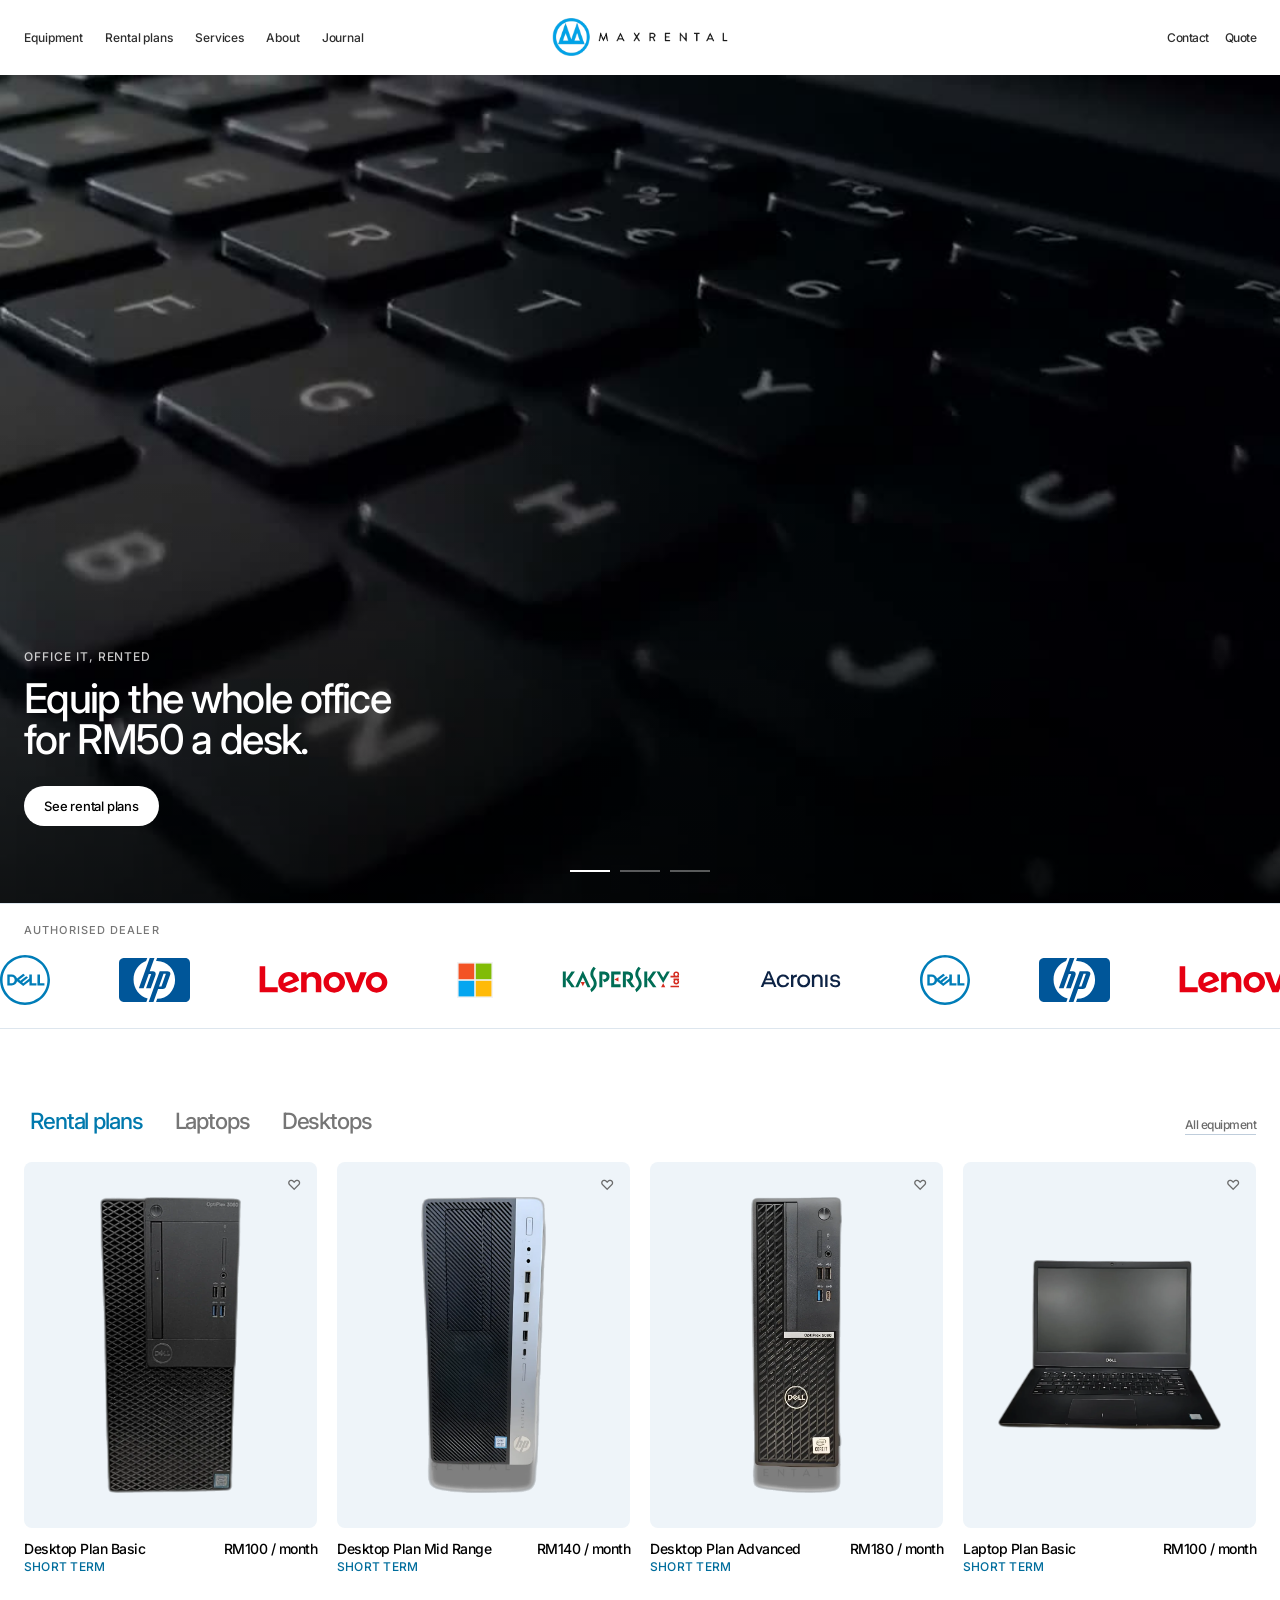
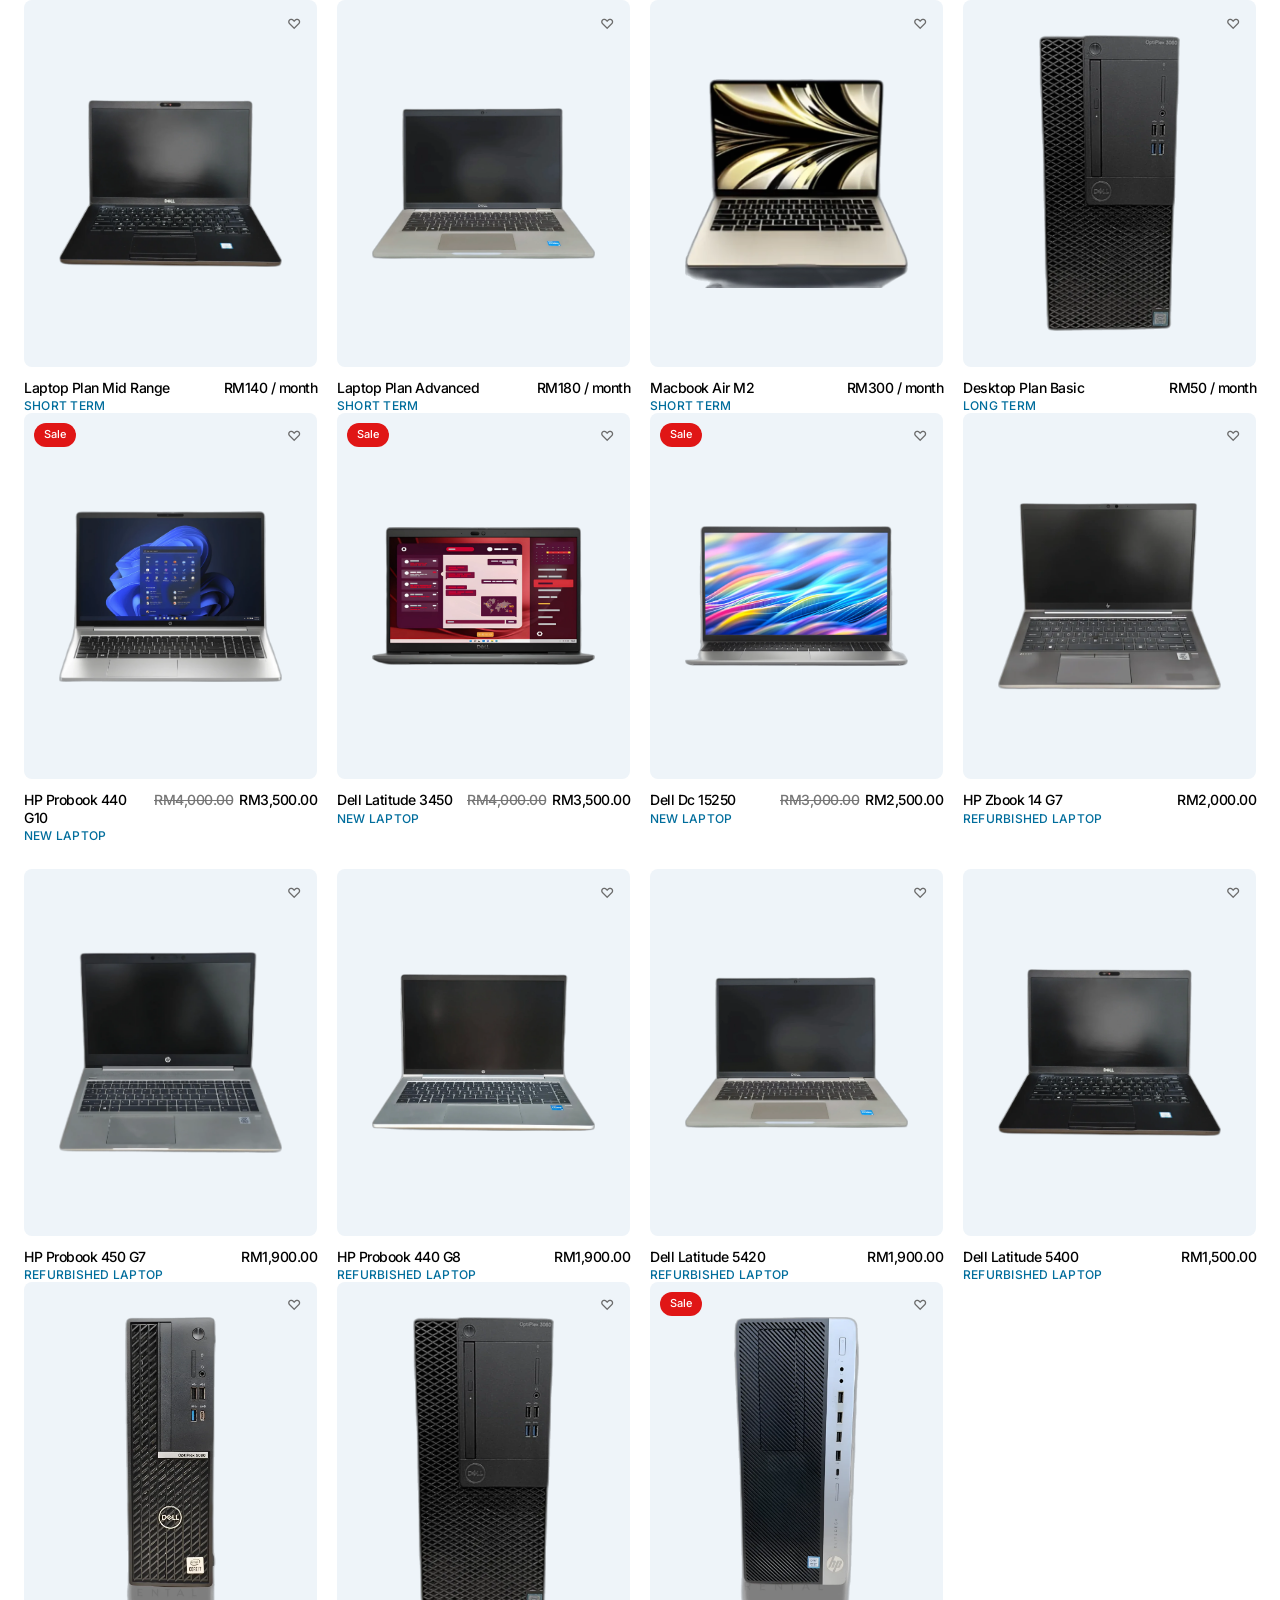
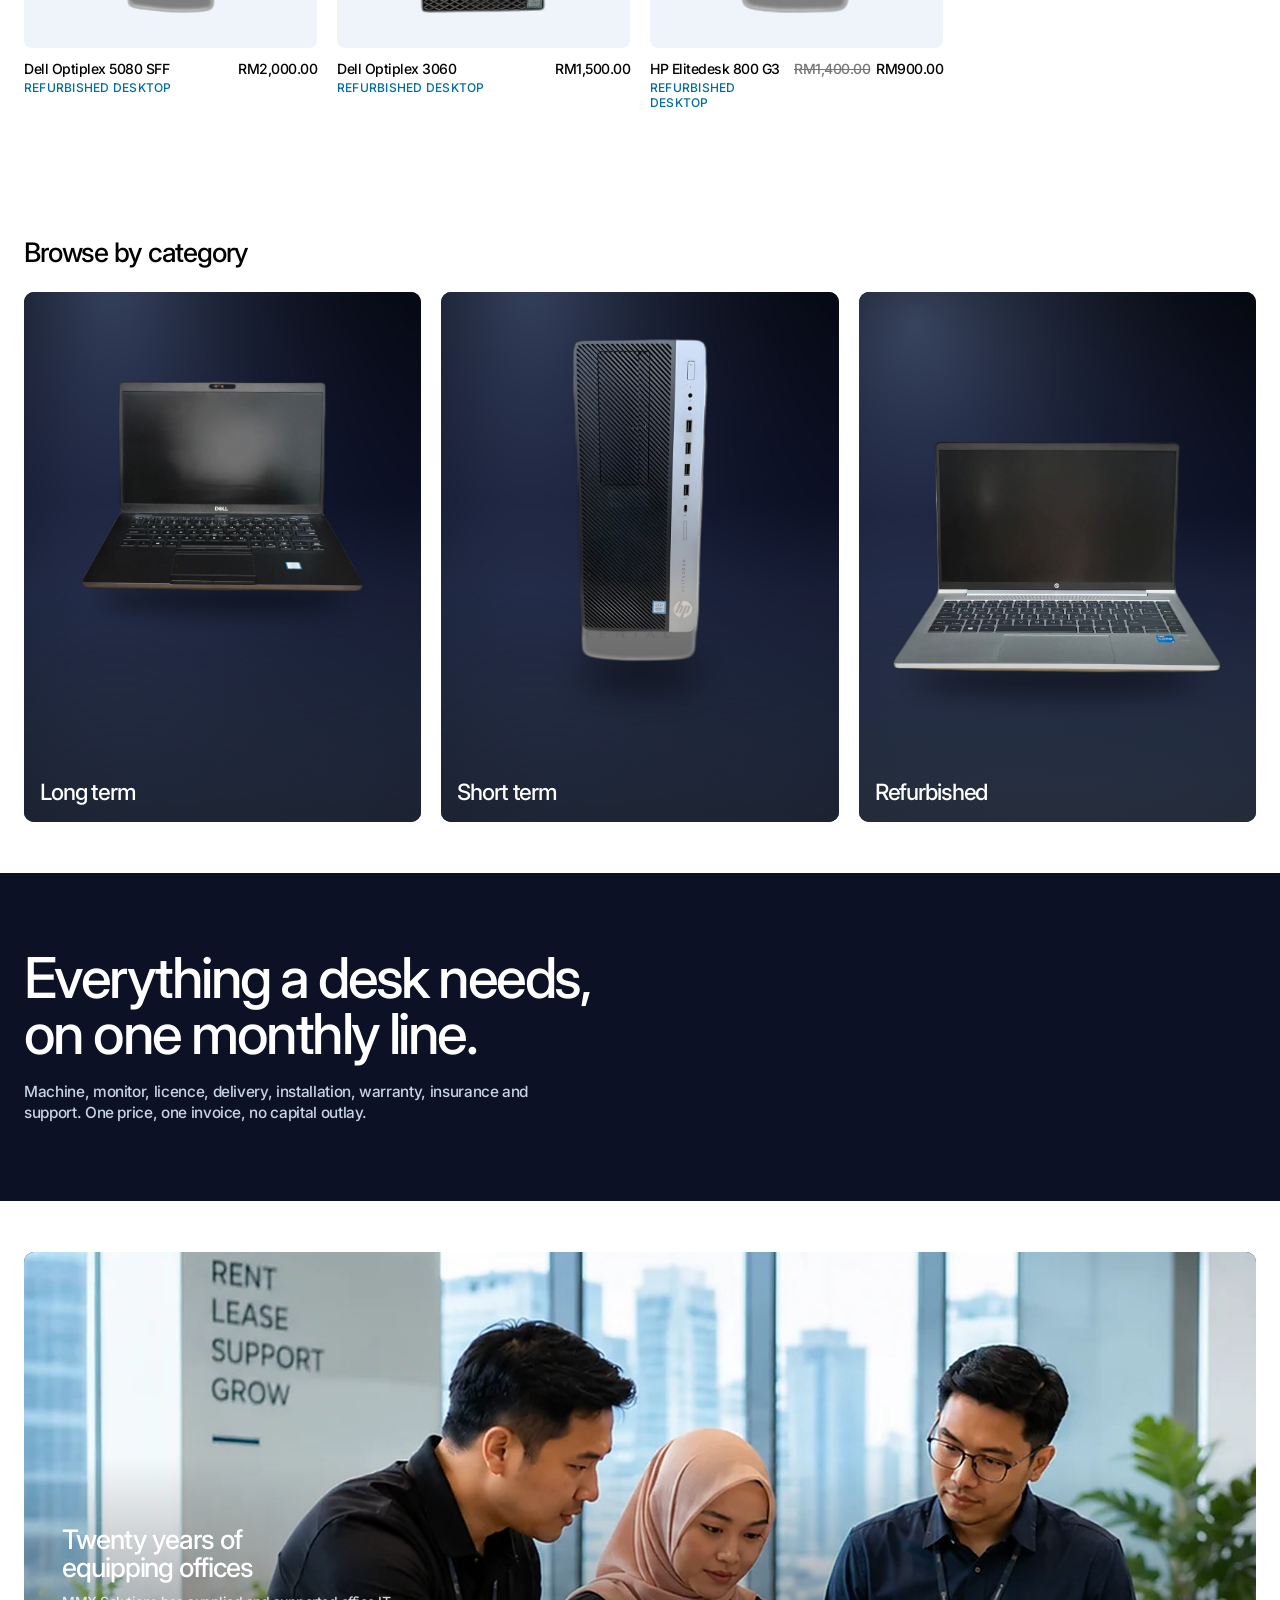
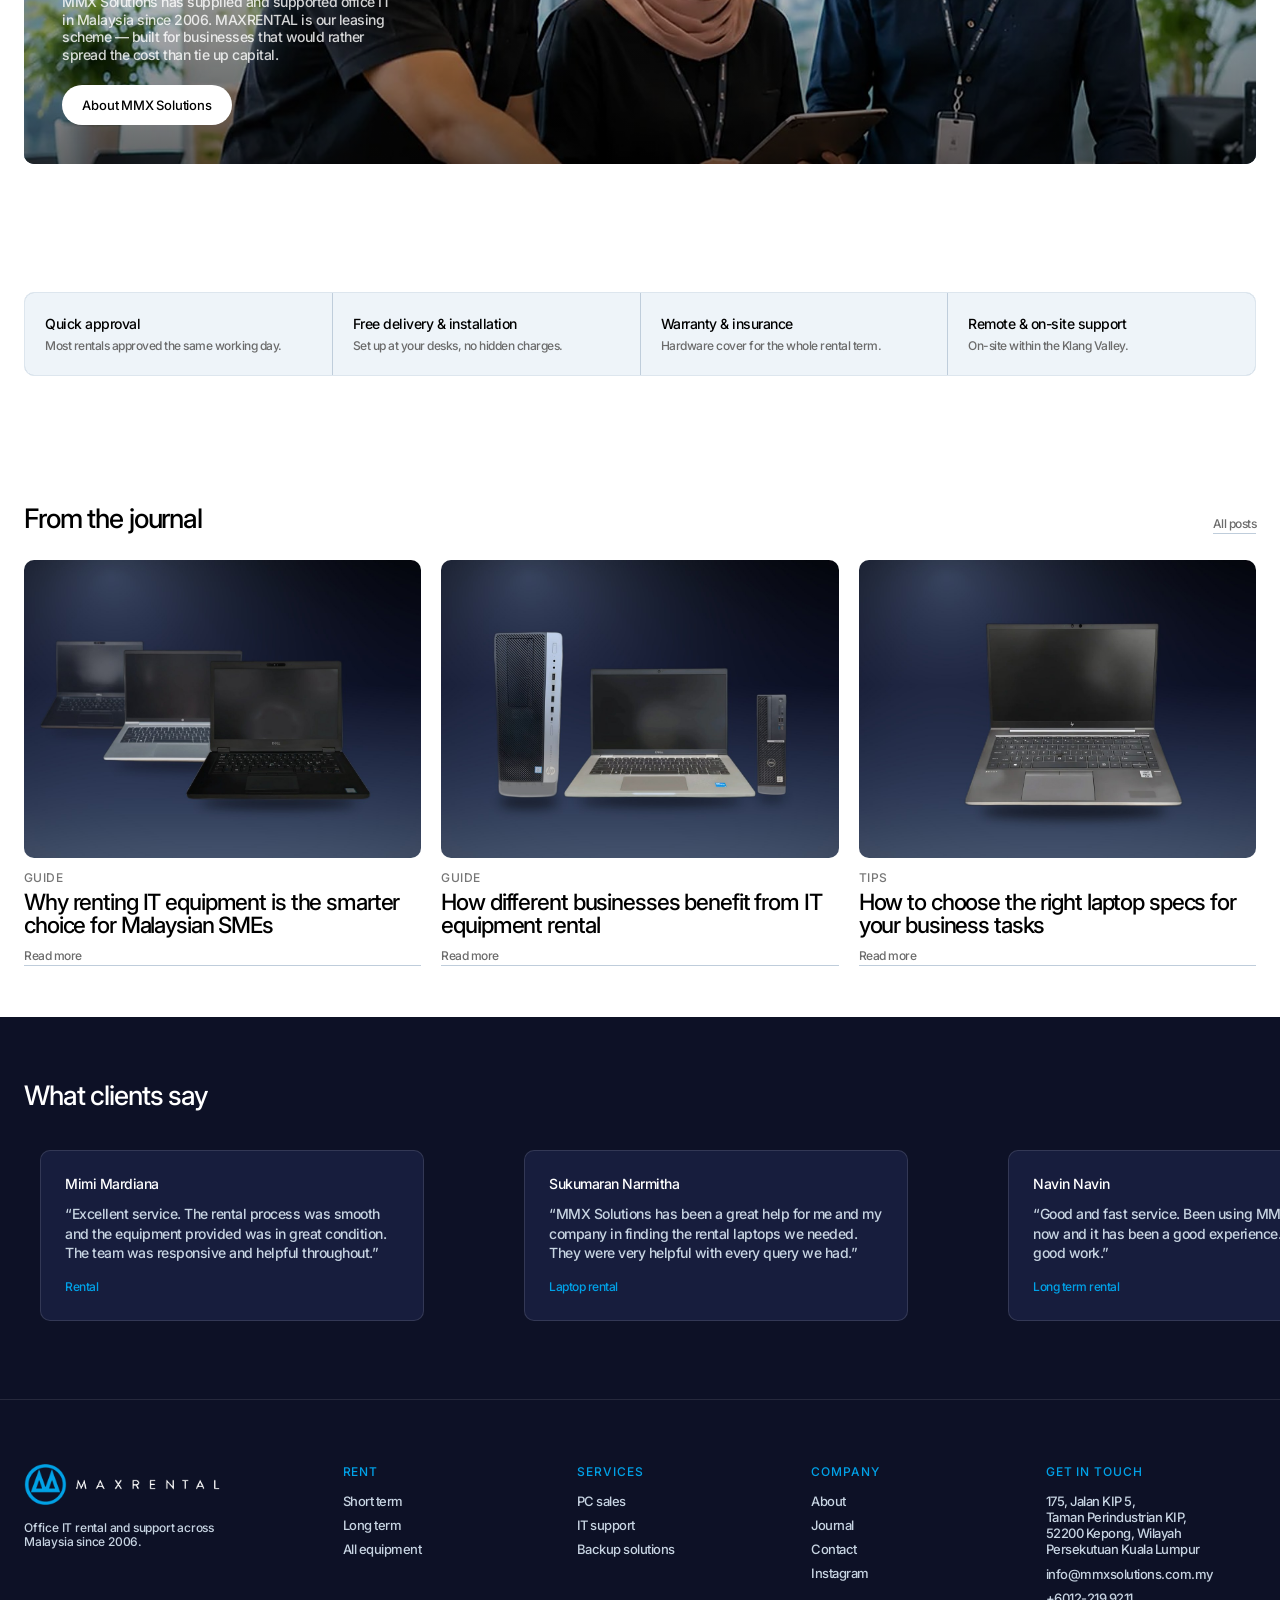
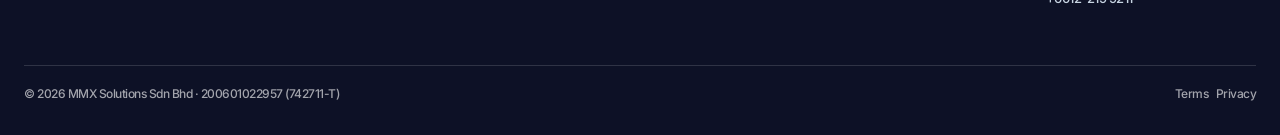
==== commit d9e331fa: "Build a colour system from the brand instead of staying near-monochrome The reference is black-on-wh" ====
--- a/index.html
+++ b/index.html
@@ -12,7 +12,7 @@
 <link rel="preconnect" href="https://fonts.googleapis.com" />
 <link rel="preconnect" href="https://fonts.gstatic.com" crossorigin />
 <link rel="stylesheet" href="https://fonts.googleapis.com/css2?family=Inter:wght@400;500;600&display=swap" />
-<link rel="stylesheet" href="css/app.css?v=1790237347" />
+<link rel="stylesheet" href="css/app.css?v=1790254020" />
 <link rel="icon" href="img/mark-512.png" />
 </head>
 <body>
@@ -427,9 +427,11 @@
       </div>
     </section>
 
-    <section class="section container">
-      <h2 class="statement reveal">Everything a desk needs, on one monthly line.</h2>
-      <p class="t-lead reveal" data-reveal-delay="80" style="margin-top:20px;max-width:52ch">Machine, monitor, licence, delivery, installation, warranty, insurance and support. One price, one invoice, no capital outlay.</p>
+    <section class="band-navy">
+      <div class="container">
+        <h2 class="statement reveal">Everything a desk needs, on one monthly line.</h2>
+        <p class="t-lead reveal" data-reveal-delay="80" style="margin-top:20px;max-width:52ch">Machine, monitor, licence, delivery, installation, warranty, insurance and support. One price, one invoice, no capital outlay.</p>
+      </div>
     </section>
 
     <section class="section--tight container">
@@ -568,7 +570,7 @@
     <div class="container">
       <div class="footer__grid">
         <div>
-          <img src="img/logo-ink.png" alt="MAXRENTAL" width="196" height="41"
+          <img src="img/logo-white.png" alt="MAXRENTAL" width="196" height="41"
                style="margin-bottom:16px" />
           <p class="t-meta" style="max-width:30ch">
             Office IT rental and support across Malaysia since 2006.
@@ -617,6 +619,6 @@
       </div>
     </div>
   </footer>
-  <script src="js/app.js?v=1790237347"></script>
+  <script src="js/app.js?v=1790254020"></script>
 </body>
 </html>
--- a/css/app.css
+++ b/css/app.css
@@ -1,35 +1,50 @@
 /* ==========================================================================
    MAXRENTAL v2
    Design system rebuilt from all-natural.framer.website, measured not guessed.
-   The reference is near-monochrome on purpose: the UI is black on white and all
-   the colour arrives through the photography. That discipline is kept here —
-   MAXRENTAL's cyan appears only on interactive states, and the colour comes
-   from the navy product stills.
+
+   The reference is near-monochrome because its photography carries the colour.
+   MAXRENTAL's product shots are hardware on grey, which carries none, so the
+   colour is built from their own brand instead: navy #0D1126 sections, cool
+   surfaces, and cyan on every action.
+
+   Cyan has two shades and they are not interchangeable. White text on the
+   bright #00A2E8 is 2.9:1 and fails, so anything with text on it uses the
+   deep #0079AD (4.8:1). On navy the bright cyan reaches 6.5:1 and is the one
+   to use. Check any new pairing before adding it.
    ========================================================================== */
 
 :root {
-    /* ground */
+    /* ground — cool rather than neutral grey, so the page is never bare white */
     --page: #ffffff;
-    --surface: #f6f6f6;
-    --surface-2: #efefef;
+    --surface: #eef4f9;
+    --surface-2: #e4edf4;
 
     /* ink */
     --ink: #000000;
     --ink-2: #2e2e2e;
     --ink-3: #6b6b6b;
-    --ink-4: #9a9a9a;
-
-    /* lines */
-    --rule: #e4e4e4;
-    --rule-2: #c9c9c9;
-
-    /* accent — MAXRENTAL cyan, interactive states only */
+    /* #9a9a9a was 2.81:1 on white — inactive tabs, struck-through prices and
+       the small labels all use this, and all were under AA. #767676 is the
+       lightest grey that clears 4.5:1 on white. */
+    --ink-4: #767676;
+
+    /* lines, tinted to match the surfaces */
+    --rule: #dde6ee;
+    --rule-2: #bfcddb;
+
+    /* accent — MAXRENTAL cyan. --accent on dark only, --accent-deep on light */
     --accent: #00a2e8;
     --accent-deep: #0079ad;
+    --accent-press: #006d9c;
+    --accent-wash: #e3f1fb;
+
+    /* dark ground */
+    --ink-navy: #0d1126;
+    --navy-2: #171d3d;
+    --on-navy: #c7d4e2;
 
     /* semantic */
     --sale: #e01616;
-    --ink-navy: #0d1126;
 
     /* type */
     --f: "Inter", -apple-system, BlinkMacSystemFont, "Segoe UI", Helvetica, Arial, sans-serif;
@@ -275,19 +290,19 @@
     height: 40px;
     padding-inline: 20px;
     border-radius: var(--r-pill);
-    background: var(--ink);
+    background: var(--accent-deep);
     color: #fff;
     font-size: 13px;
     letter-spacing: -0.2px;
     transition: background 180ms ease, color 180ms ease, transform 180ms ease;
 }
-.pill:hover { background: var(--accent-deep); }
+.pill:hover { background: var(--accent-press); }
 .pill:active { transform: translateY(1px); }
 
 .pill--light { background: #fff; color: var(--ink); }
-.pill--dark { background: var(--ink); color: #fff; }
-.pill--dark:hover { background: var(--accent-deep); color: #fff; }
-.pill--light:hover { background: var(--accent); color: #fff; }
+.pill--dark { background: var(--accent-deep); color: #fff; }
+.pill--dark:hover { background: var(--accent-press); color: #fff; }
+.pill--light:hover { background: var(--accent-deep); color: #fff; }
 
 .pill--ghost {
     background: transparent;
@@ -356,7 +371,7 @@
     color: var(--ink-4);
     transition: color 180ms ease;
 }
-.tabs button[aria-selected="true"] { color: var(--ink); }
+.tabs button[aria-selected="true"] { color: var(--accent-deep); }
 .tabs button:hover { color: var(--ink-2); }
 
 /* ------------------------------------------------------------- grids ---- */
@@ -404,7 +419,8 @@
     align-items: center;
     padding-inline: 10px;
     border-radius: var(--r-pill);
-    background: #fff;
+    background: var(--accent-deep);
+    color: #fff;
     font-size: 11px;
     letter-spacing: -0.1px;
 }
@@ -436,7 +452,7 @@
 }
 .pcard__name { font-size: 14px; letter-spacing: -0.5px; overflow-wrap: anywhere; }
 .pcard__price { font-size: 14px; letter-spacing: -0.5px; text-align: right; white-space: nowrap; }
-.pcard__cat { grid-column: 1; font-size: 12px; color: var(--ink-4); text-transform: uppercase; letter-spacing: 0.02em; }
+.pcard__cat { grid-column: 1; font-size: 12px; color: var(--accent-press); text-transform: uppercase; letter-spacing: 0.02em; }
 .pcard__was { color: var(--ink-4); text-decoration: line-through; margin-right: 6px; }
 
 /* ----------------------------------------------------------- category --- */
@@ -498,6 +514,19 @@
 
 /* ---------------------------------------------------------- statement --- */
 
+/* Full-bleed navy band. 100vw + the negative margin rather than a wrapper, so
+   the section keeps using the normal .container for its inner width. */
+.band-navy {
+    background: var(--ink-navy);
+    color: #fff;
+    width: 100vw;
+    margin-left: calc(50% - 50vw);
+    padding-block: clamp(52px, 6vw, 96px);
+}
+.band-navy h2, .band-navy .statement { color: #fff; }
+.band-navy .t-lead { color: var(--on-navy); }
+.band-navy em { color: var(--accent); font-style: normal; }
+
 .statement {
     font-size: clamp(28px, 4.4vw, 62px);
     line-height: 1.0;
@@ -512,12 +541,12 @@
     display: grid;
     grid-template-columns: repeat(4, 1fr);
     gap: 1px;
-    background: var(--rule);
+    background: var(--rule-2);
     border: 1px solid var(--rule);
     border-radius: var(--r-media);
     overflow: hidden;
 }
-.trust div { background: var(--page); padding: 22px 20px; }
+.trust div { background: var(--surface); padding: 22px 20px; }
 .trust h4 { font-size: 14px; letter-spacing: -0.5px; }
 .trust p { margin-top: 6px; font-size: 12px; color: var(--ink-3); }
 
@@ -537,43 +566,59 @@
 
 /* ------------------------------------------------------- testimonials --- */
 
-.quotes { overflow: hidden; border-block: 1px solid var(--rule); padding-block: clamp(34px, 4vw, 56px); }
+.quotes {
+    overflow: hidden;
+    padding-block: clamp(44px, 5vw, 72px);
+    background: var(--ink-navy);
+    color: #fff;
+}
+.quotes h2 { color: #fff; }
 .quotes__track { display: flex; gap: 20px; width: max-content; animation: slide 64s linear infinite; }
 .quotes:hover .quotes__track { animation-play-state: paused; }
 .quote {
     width: clamp(280px, 30vw, 420px);
     padding: 24px;
-    border: 1px solid var(--rule);
+    border: 1px solid rgba(255, 255, 255, 0.12);
     border-radius: var(--r-media);
-    background: var(--surface);
-}
-.quote p { margin-top: 12px; color: var(--ink-2); line-height: 1.4; }
-.quote__who { font-size: 14px; }
-.quote__product { margin-top: 16px; font-size: 12px; color: var(--ink-4); }
+    background: var(--navy-2);
+    color: #fff;
+}
+.quote p { margin-top: 12px; color: var(--on-navy); line-height: 1.4; }
+.quote__who { font-size: 14px; color: #fff; }
+.quote .quote__product { margin-top: 16px; font-size: 12px; color: var(--accent); }
 
 /* ------------------------------------------------------------ footer ---- */
 
-.footer { border-top: 1px solid var(--rule); padding-block: clamp(40px, 5vw, 72px) 32px; }
+.footer {
+    background: var(--ink-navy);
+    border-top: 1px solid rgba(255, 255, 255, 0.1);
+    color: #fff;
+    padding-block: clamp(44px, 5vw, 76px) 34px;
+}
 .footer__grid {
     display: grid;
     grid-template-columns: 1.4fr repeat(4, 1fr);
     gap: 32px 24px;
 }
-.footer h4 { font-size: 12px; color: var(--ink-4); text-transform: uppercase; letter-spacing: .08em; margin-bottom: 14px; }
+.footer h4 { font-size: 12px; color: var(--accent); text-transform: uppercase; letter-spacing: .08em; margin-bottom: 14px; }
 .footer li { margin-bottom: 8px; }
-.footer li a, .footer li { font-size: 13px; color: var(--ink-2); }
-.footer li a:hover { color: var(--accent-deep); }
+.footer li a, .footer li { font-size: 13px; color: var(--on-navy); }
+.footer li a:hover { color: #fff; }
+.footer .t-meta, .footer p, .footer a { color: var(--on-navy); }
+.footer .t-meta a:hover, .footer a:hover { color: #fff; }
 .footer__legal {
     margin-top: clamp(32px, 4vw, 56px);
     padding-top: 20px;
-    border-top: 1px solid var(--rule);
+    border-top: 1px solid rgba(255, 255, 255, 0.14);
     display: flex;
     justify-content: space-between;
     gap: 16px;
     flex-wrap: wrap;
     font-size: 12px;
-    color: var(--ink-4);
-}
+    color: rgba(255, 255, 255, 0.62);
+}
+.footer__legal a { color: rgba(255, 255, 255, 0.62); }
+.footer__legal a:hover { color: #fff; }
 
 /* ------------------------------------------------------------ reveal ---- */
 /* The reference uses Motion's opacity fades. Short, soft, no big translations.
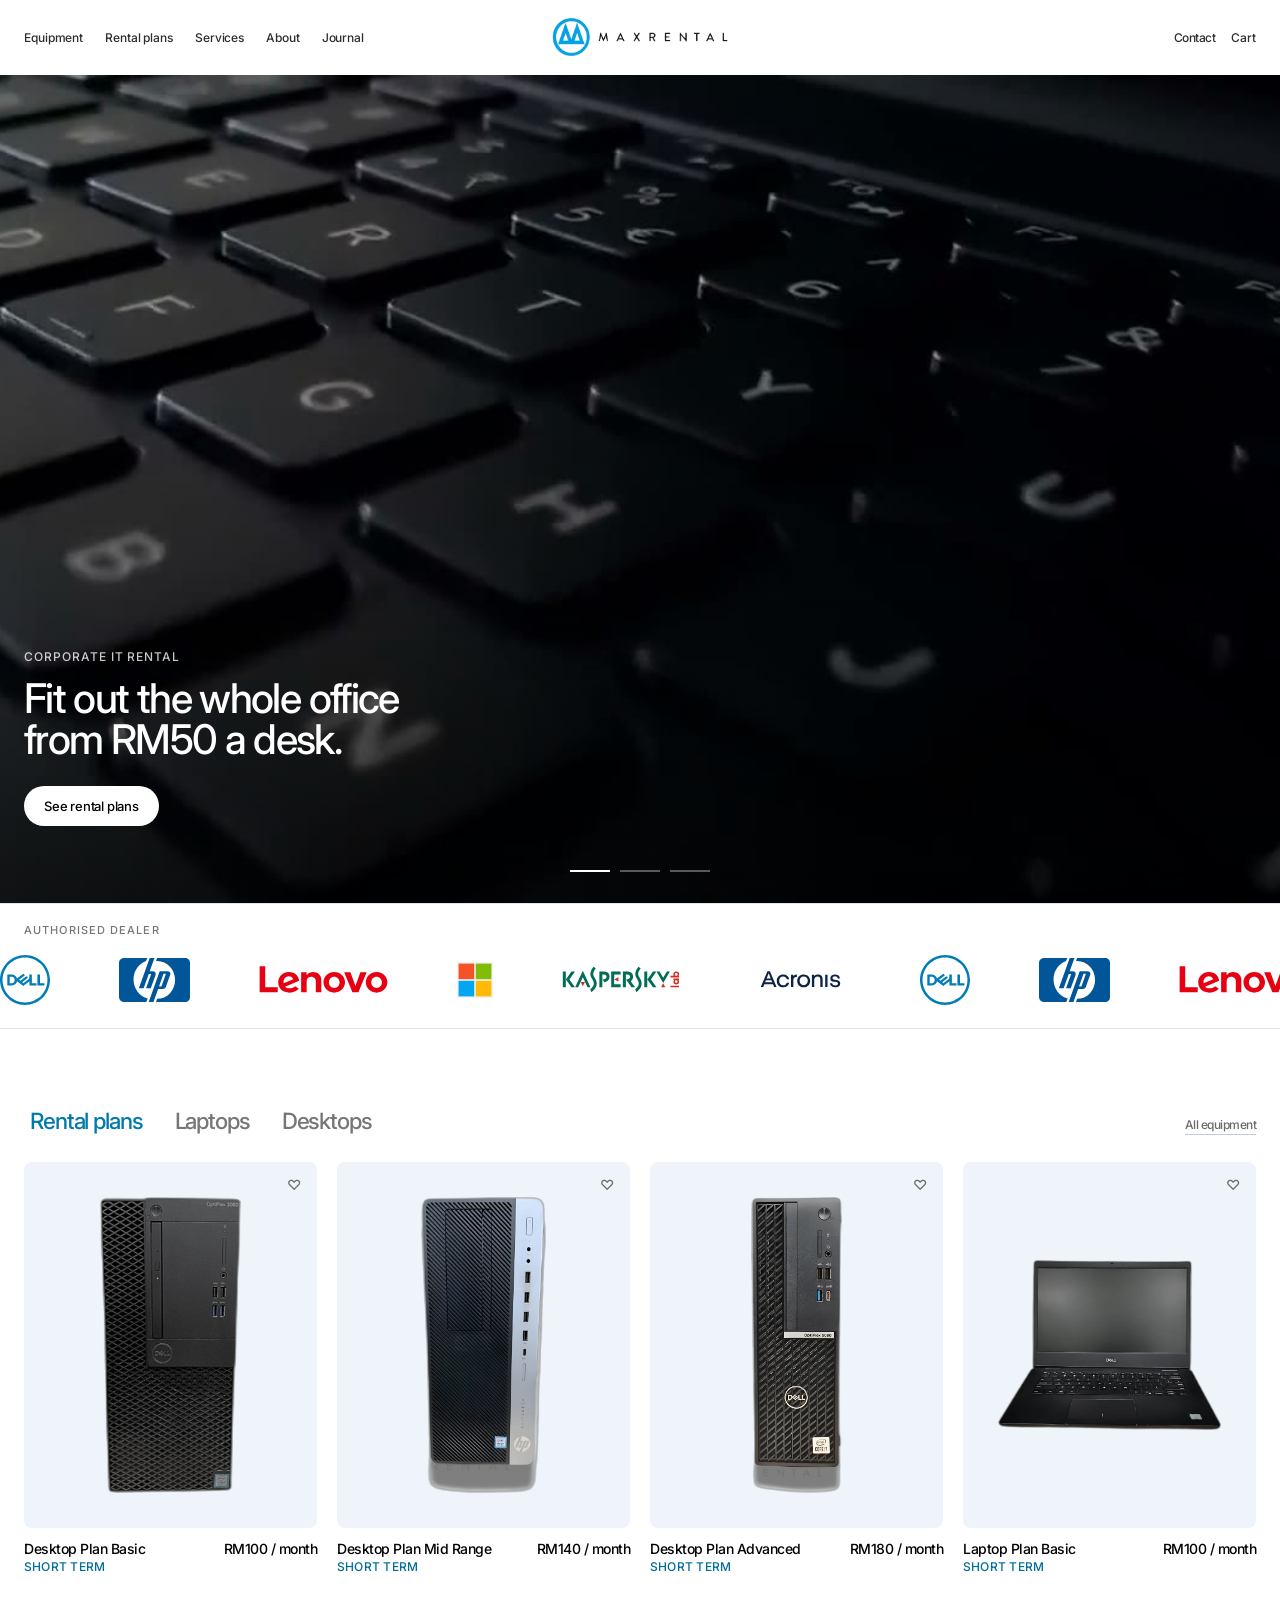
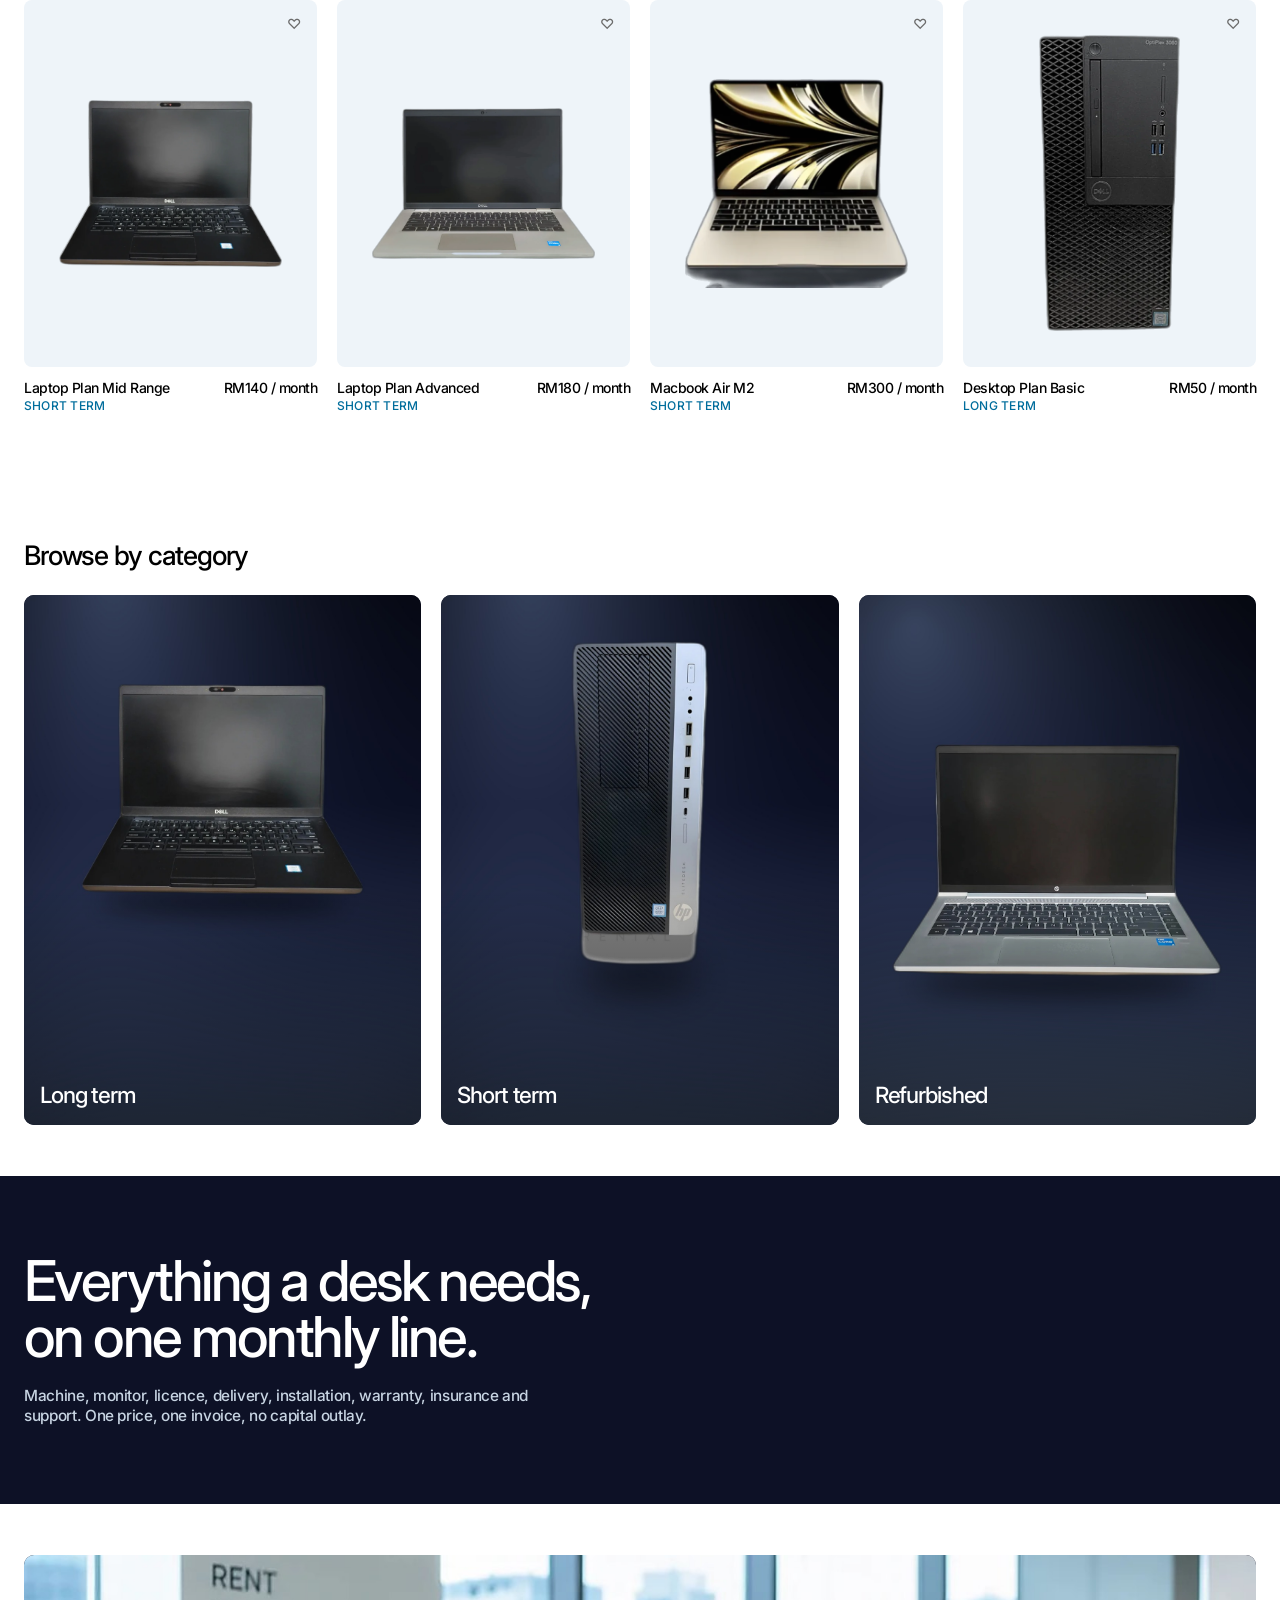
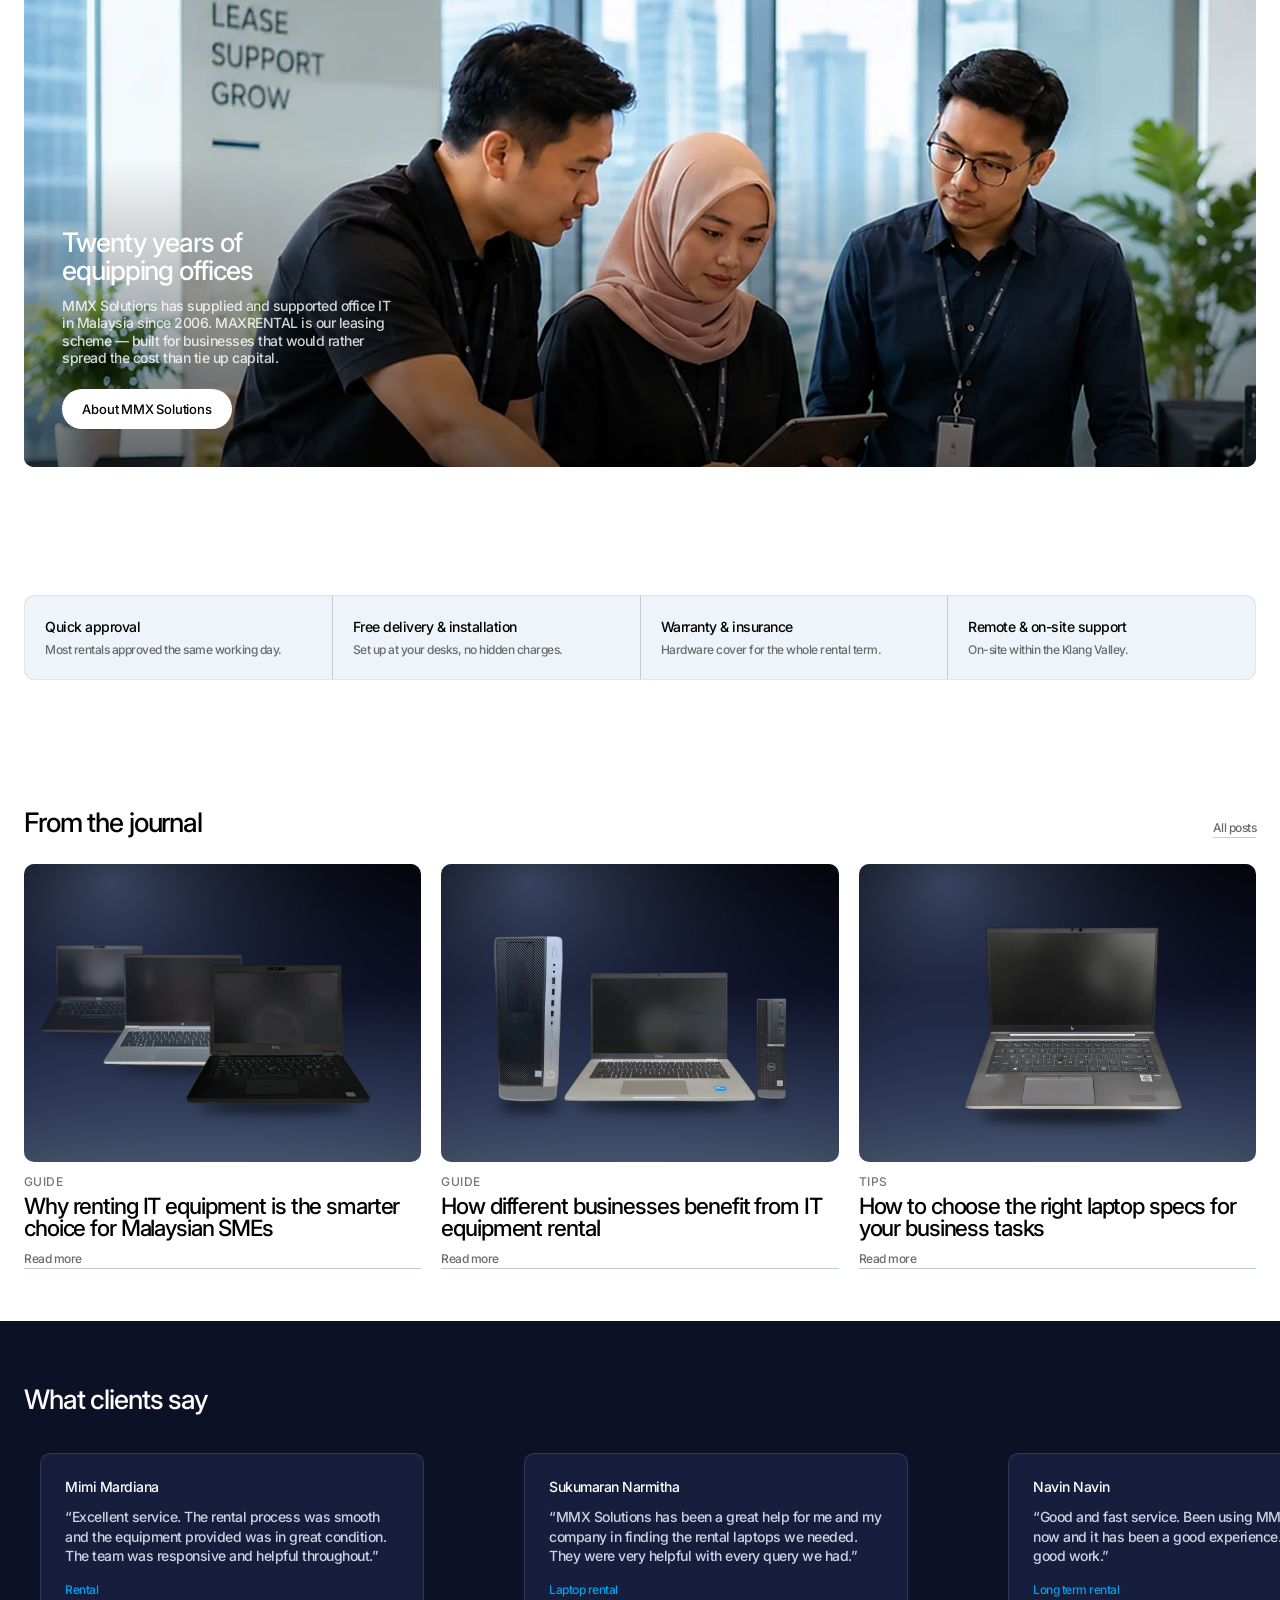
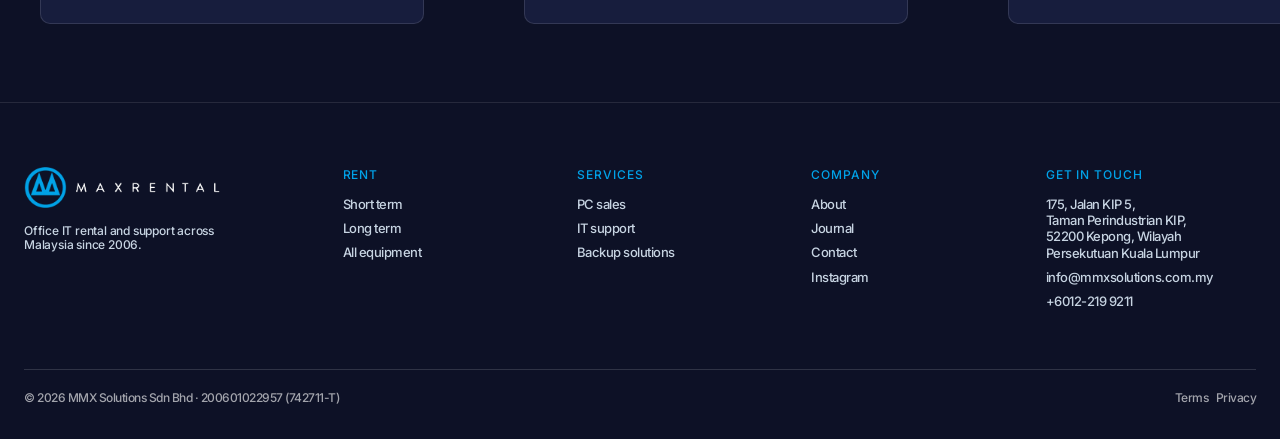
==== commit 742541fe: "Add a cart, and rewrite the hero for a corporate audience Cart is a slide-in drawer on every page, p" ====
--- a/index.html
+++ b/index.html
@@ -12,7 +12,7 @@
 <link rel="preconnect" href="https://fonts.googleapis.com" />
 <link rel="preconnect" href="https://fonts.gstatic.com" crossorigin />
 <link rel="stylesheet" href="https://fonts.googleapis.com/css2?family=Inter:wght@400;500;600&display=swap" />
-<link rel="stylesheet" href="css/app.css?v=1790254020" />
+<link rel="stylesheet" href="css/app.css?v=1790255253" />
 <link rel="icon" href="img/mark-512.png" />
 </head>
 <body>
@@ -24,6 +24,9 @@
         <a href="services.html">Services</a>
         <a href="about.html">About</a>
         <a href="news.html">Journal</a>
+        <button class="nav__cart" type="button" data-open-cart>Cart
+          <span class="cart-badge" data-cart-count hidden>0</span>
+        </button>
       </nav>
       <button class="nav-toggle" type="button" aria-expanded="false">Menu</button>
       <a class="brand" href="index.html" aria-label="MAXRENTAL home">
@@ -31,7 +34,10 @@
       </a>
       <div class="header__end">
         <a href="contact.html">Contact</a>
-        <a href="products.html">Quote <span data-quote-count></span></a>
+        <button class="header__cart" type="button" data-open-cart
+                aria-haspopup="dialog" aria-expanded="false">Cart
+          <span class="cart-badge" data-cart-count hidden>0</span>
+        </button>
       </div>
     </div>
   </header>
@@ -42,8 +48,8 @@
         <video autoplay loop muted playsinline preload="auto" poster="video/hero-poster.jpg" data-wide="video/hero-product.mp4" data-wide-poster="video/hero-poster.jpg" data-tall="video/hero-product-tall.mp4" data-tall-poster="video/hero-poster-tall.jpg"></video>
         <div class="hero__scrim"></div>
         <div class="container hero__inner">
-          <p class="hero__eyebrow">Office IT, rented</p>
-          <h1>Equip the whole office for RM50 a desk.</h1>
+          <p class="hero__eyebrow">Corporate IT rental</p>
+          <h1>Fit out the whole office from RM50 a desk.</h1>
           <div class="hero__actions">
             <a class="pill pill--light" href="short-term.html">See rental plans</a>
           </div>
@@ -54,7 +60,7 @@
         <video autoplay loop muted playsinline preload="none" poster="video/hero-turntable-poster.jpg" data-wide="video/hero-turntable.mp4" data-wide-poster="video/hero-turntable-poster.jpg" data-tall="video/hero-turntable-tall.mp4" data-tall-poster="video/hero-turntable-poster-tall.jpg"></video>
         <div class="hero__scrim"></div>
         <div class="container hero__inner">
-          <p class="hero__eyebrow">Dell, HP, Lenovo</p>
+          <p class="hero__eyebrow">Dell, HP and Lenovo</p>
           <h1>Business machines, not consumer ones.</h1>
           <div class="hero__actions">
             <a class="pill pill--dark" href="products.html">Browse equipment</a>
@@ -66,10 +72,10 @@
         <img src="img/editorial/hero-fleet.jpg" alt="" loading="lazy" />
         <div class="hero__scrim"></div>
         <div class="container hero__inner">
-          <p class="hero__eyebrow">Delivered and installed</p>
-          <h1>Every desk ready before your team arrives.</h1>
+          <p class="hero__eyebrow">Ten desks or two hundred</p>
+          <h1>Scale your fleet as fast as you hire.</h1>
           <div class="hero__actions">
-            <a class="pill pill--light" href="contact.html">Talk to us</a>
+            <a class="pill pill--light" href="contact.html">Talk to our team</a>
           </div>
         </div>
       </div>
@@ -619,6 +625,36 @@
       </div>
     </div>
   </footer>
-  <script src="js/app.js?v=1790254020"></script>
+  <div class="cart" data-cart-drawer hidden>
+    <div class="cart__scrim" data-close-cart></div>
+    <aside class="cart__panel" role="dialog" aria-modal="true" aria-label="Cart">
+      <header class="cart__head">
+        <h2 class="cart__title">Cart</h2>
+        <button class="cart__x" type="button" data-close-cart aria-label="Close">&times;</button>
+      </header>
+
+      <div class="cart__body" data-cart-body></div>
+
+      <footer class="cart__foot" data-cart-foot hidden>
+        <div class="cart__sum" data-sum-rent hidden>
+          <span>Monthly rental</span>
+          <strong data-cart-rent>RM0</strong>
+        </div>
+        <div class="cart__sum" data-sum-buy hidden>
+          <span>One-off purchase</span>
+          <strong data-cart-buy>RM0</strong>
+        </div>
+        <p class="cart__note">
+          Rental prices are per desk, per month. Delivery and installation included.
+        </p>
+        <!-- Placeholder target: point this at the payment gateway once it exists. -->
+        <a class="pill cart__cta" href="contact.html">Checkout</a>
+        <button class="cart__clear" type="button" data-clear-cart>Clear cart</button>
+      </footer>
+    </aside>
+  </div>
+  <script src="js/products.js?v=1790255253"></script>
+  <script>window.MR_PLAN_IMAGE = {"desktop-rental-plan": "dell-optiplex-3060-desktop", "desktop-rental-monthly-plan-basic": "dell-optiplex-3060-desktop", "desktop-rental-monthly-plan-mid-range": "hp-elitedesk-800-g3-desktop", "desktop-rental-monthly-plan-mid-range-2": "hp-elitedesk-800-g3-desktop", "desktop-rental-monthly-plan-advanced": "dell-optiplex-5080sff-desktop", "desktop-rental-monthly-plan-advanced-2": "dell-optiplex-5080sff-desktop", "laptop-rental-monthly-plan-basic": "dell-latitude-3400-laptop", "laptop-rental-monthly-plan-basic-2": "dell-latitude-3400-laptop", "laptop-rental-monthly-plan-mid-range": "dell-latitude-5400-laptop", "laptop-rental-monthly-plan-mid-range-2": "dell-latitude-5400-laptop", "laptop-rental-monthly-plan-advanced": "dell-latitude-5420-laptop", "laptop-rental-monthly-plan-advanced-2": "dell-latitude-5420-laptop", "apple-macbook-air-m2-short-rental-plan": "apple-macbook-air-m2", "laptop-rental-plan-macbook": "apple-macbook-air-m2"};</script>
+  <script src="js/app.js?v=1790255253"></script>
 </body>
 </html>
--- a/css/app.css
+++ b/css/app.css
@@ -58,6 +58,10 @@
 }
 
 *, *::before, *::after { box-sizing: border-box; }
+
+/* The hidden attribute is only display:none in the UA sheet, so any author
+   rule setting display (the summary rows are flex) silently beats it. */
+[hidden] { display: none !important; }
 
 html { -webkit-text-size-adjust: 100%; }
 
@@ -816,3 +820,159 @@
     .pdp__detail { grid-template-columns: 1fr; }
     .pdp__detail-copy { padding-inline: 0; }
 }
+
+/* ---------------------------------------------------------- cart drawer -- */
+
+.header__cart, .nav__cart {
+    display: inline-flex;
+    align-items: center;
+    gap: 6px;
+    background: none;
+    border: 0;
+    padding: 0;
+    font: inherit;
+    font-size: 12px;
+    color: var(--ink-2);
+    cursor: pointer;
+    transition: color 160ms ease;
+}
+.header__cart:hover, .nav__cart:hover { color: var(--accent-deep); }
+.nav__cart { display: none; }
+
+.cart-badge {
+    display: inline-flex;
+    align-items: center;
+    justify-content: center;
+    min-width: 18px;
+    height: 18px;
+    padding-inline: 5px;
+    border-radius: var(--r-pill);
+    background: var(--accent-deep);
+    color: #fff;
+    font-size: 11px;
+    line-height: 1;
+}
+
+.cart { position: fixed; inset: 0; z-index: 200; }
+.cart__scrim {
+    position: absolute;
+    inset: 0;
+    background: rgba(13, 17, 38, 0.42);
+    opacity: 0;
+    transition: opacity 300ms ease;
+}
+.cart.is-open .cart__scrim { opacity: 1; }
+
+.cart__panel {
+    position: absolute;
+    top: 0;
+    right: 0;
+    width: min(420px, 100%);
+    height: 100%;
+    background: var(--page);
+    display: flex;
+    flex-direction: column;
+    transform: translateX(100%);
+    transition: transform 320ms cubic-bezier(.4, 0, .2, 1);
+    box-shadow: -18px 0 46px rgba(13, 17, 38, 0.16);
+}
+.cart.is-open .cart__panel { transform: translateX(0); }
+
+.cart__head {
+    display: flex;
+    align-items: center;
+    justify-content: space-between;
+    padding: 20px 22px 16px;
+    border-bottom: 1px solid var(--rule);
+}
+.cart__title { font-size: 16px; letter-spacing: -0.03em; }
+.cart__x {
+    background: none; border: 0; cursor: pointer;
+    font-size: 22px; line-height: 1; color: var(--ink-3); padding: 2px 4px;
+}
+.cart__x:hover { color: var(--ink); }
+
+/* the list scrolls, the summary stays put */
+.cart__body { flex: 1 1 auto; overflow-y: auto; padding: 6px 22px; }
+
+.cart-empty { padding-block: 34px; display: grid; gap: 14px; justify-items: start; }
+
+.cart-list { display: grid; }
+.cart-item {
+    display: grid;
+    grid-template-columns: 72px minmax(0, 1fr) auto;
+    gap: 14px;
+    padding: 18px 0;
+    border-bottom: 1px solid var(--rule);
+    align-items: start;
+}
+.cart-item__media {
+    background: var(--surface);
+    border-radius: var(--r-tile);
+    aspect-ratio: 1 / 1;
+    display: grid;
+    place-items: center;
+    overflow: hidden;
+}
+.cart-item__media img { width: 100%; height: 100%; object-fit: contain; padding: 8px; }
+.cart-item__main { display: grid; gap: 7px; min-width: 0; }
+.cart-item__name { font-size: 14px; letter-spacing: -0.3px; }
+.cart-item__term { font-size: 12px; color: var(--ink-3); }
+.cart-item__side { display: grid; gap: 10px; justify-items: end; }
+.cart-item__price { font-size: 13px; white-space: nowrap; }
+.cart-item__x {
+    background: none; border: 0; cursor: pointer;
+    font-size: 17px; line-height: 1; color: var(--ink-4); padding: 0 2px;
+}
+.cart-item__x:hover { color: var(--sale); }
+
+.qty--sm { height: 30px; justify-self: start; }
+.qty--sm button { width: 28px; font-size: 14px; }
+.qty__n { min-width: 24px; text-align: center; font-size: 13px; }
+
+.cart__foot {
+    border-top: 1px solid var(--rule);
+    padding: 18px 22px calc(20px + env(safe-area-inset-bottom, 0px));
+    background: var(--surface);
+}
+.cart__sum {
+    display: flex;
+    justify-content: space-between;
+    align-items: baseline;
+    font-size: 15px;
+}
+.cart__sum strong { font-size: 19px; letter-spacing: -0.03em; }
+.cart__note { margin-top: 8px; font-size: 12px; color: var(--ink-3); }
+.cart__cta { width: 100%; justify-content: center; margin-top: 16px; }
+.cart__clear {
+    width: 100%;
+    margin-top: 10px;
+    background: none;
+    border: 0;
+    padding: 6px;
+    font: inherit;
+    font-size: 12px;
+    color: var(--ink-3);
+    cursor: pointer;
+}
+.cart__clear:hover { color: var(--sale); }
+
+body.has-drawer { overflow: hidden; }
+
+@media (prefers-reduced-motion: reduce) {
+    .cart__panel, .cart__scrim { transition: none; }
+}
+
+@media (max-width: 860px) {
+    /* The header row is tight on a phone, so the cart button moves into the
+       menu panel rather than disappearing. */
+    .header__cart { display: none; }
+    .nav__cart {
+        display: inline-flex;
+        font-size: 22px;
+        letter-spacing: -0.04em;
+        color: var(--ink);
+        padding-block: 7px;
+    }
+    .cart__panel { width: 100%; }
+}
